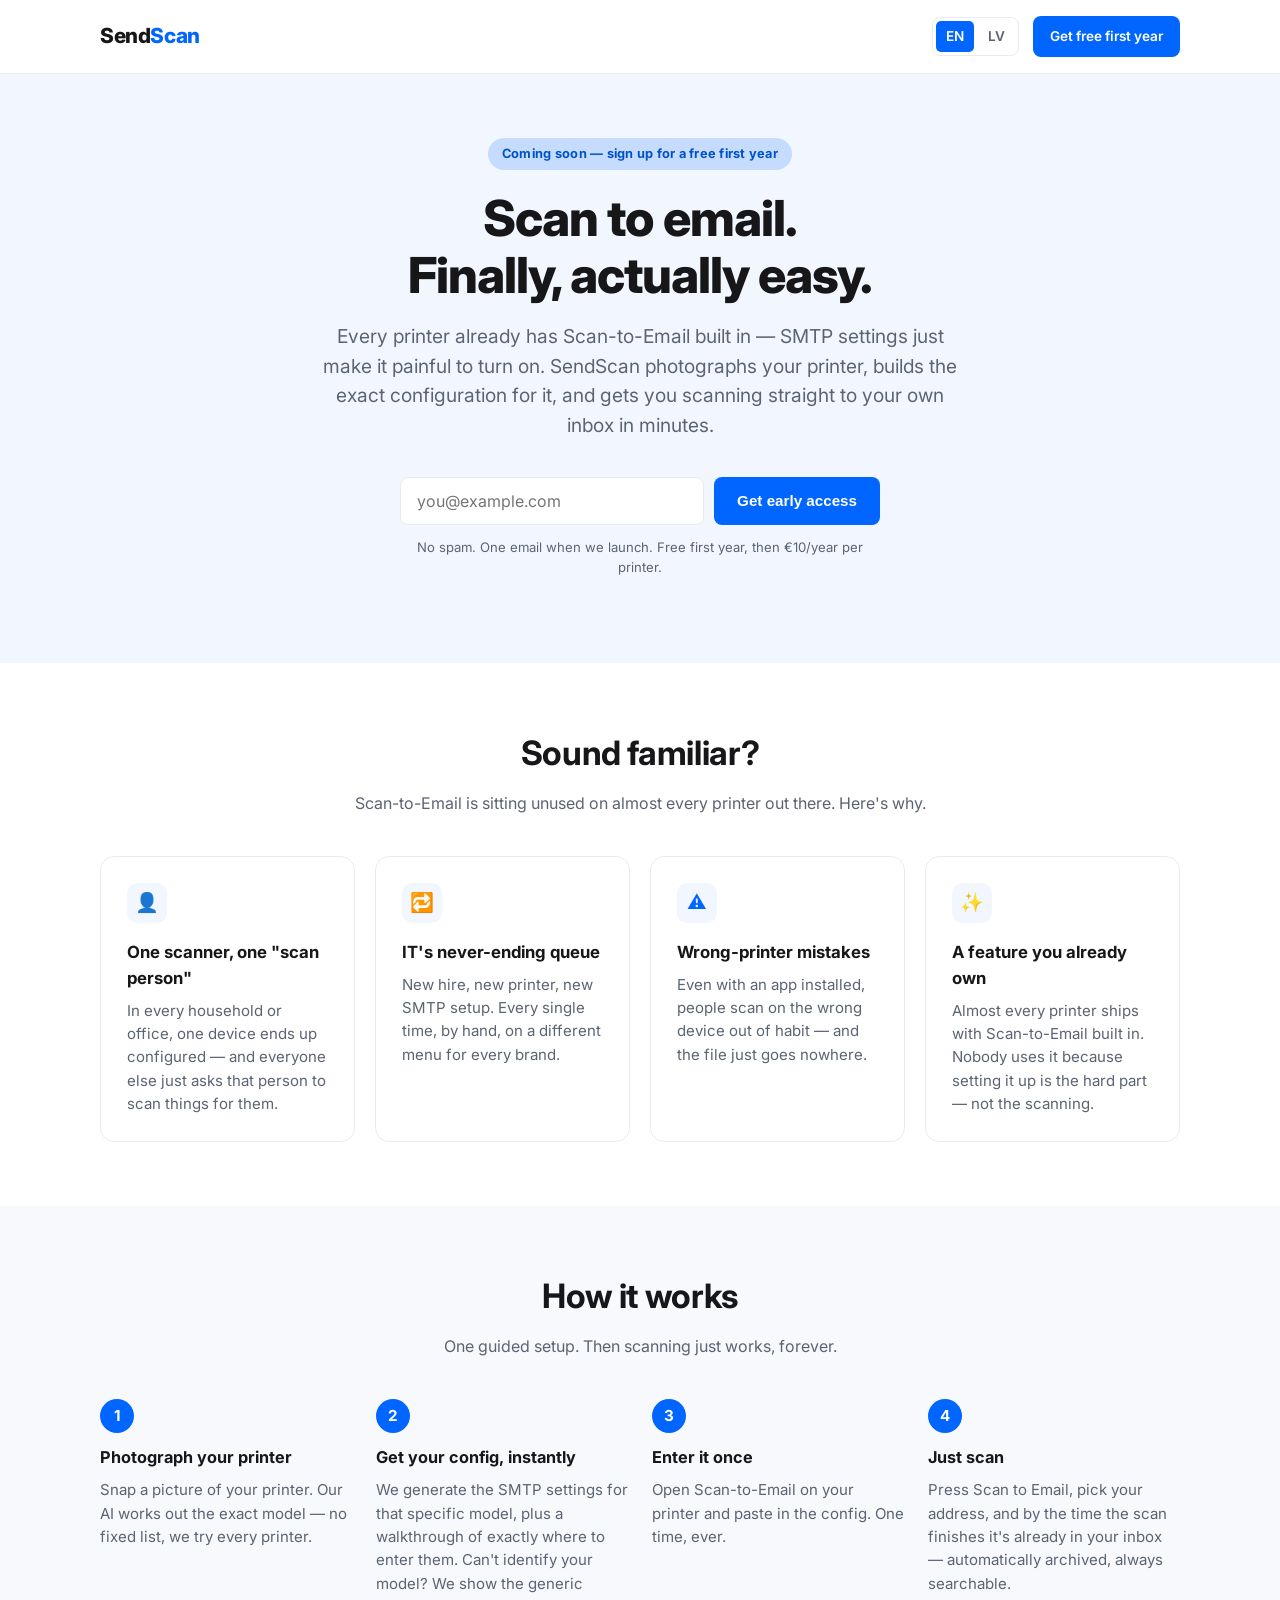
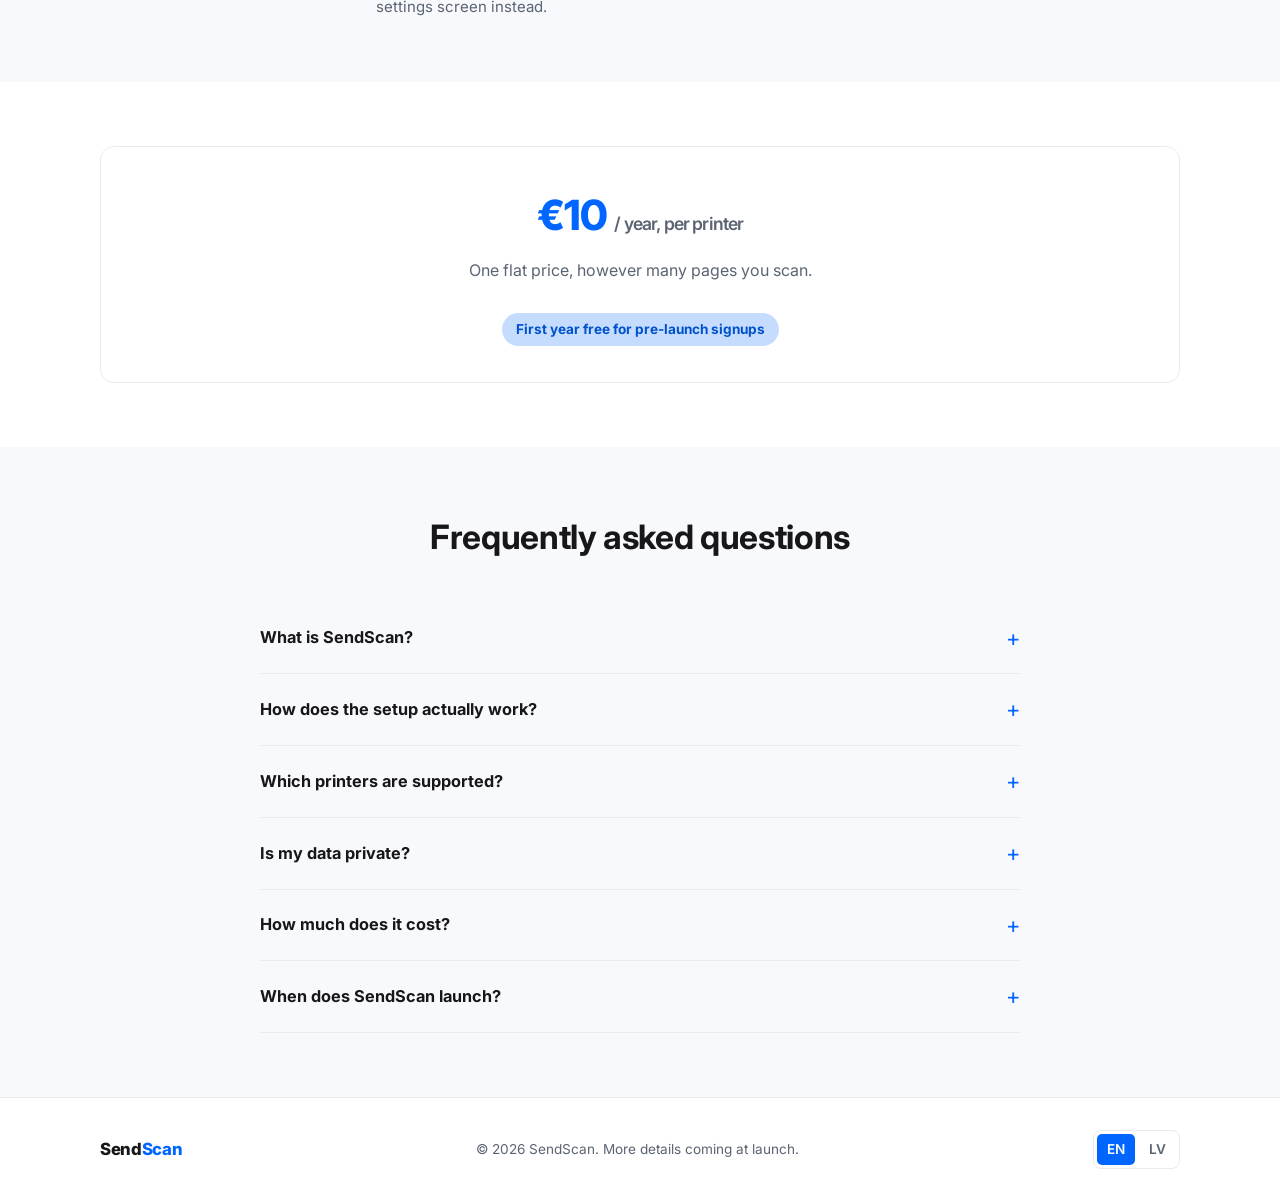
==== site/index.html @ 98dc3624 "Initial commit: SendScan planning docs and coming-soon landing page Adds problem/solution notes, lan" ====
<!DOCTYPE html>
<html lang="en">
<head>
<meta charset="UTF-8">
<meta name="viewport" content="width=device-width, initial-scale=1">
<title>SendScan | Scan-to-Email Setup, Finally Made Simple</title>
<meta name="description" content="SendScan turns your printer's built-in scanner into a real scan-to-email tool. Photograph your printer, get a ready-made SMTP config, set it up once — every scan lands in your own inbox automatically.">
<link rel="canonical" href="https://sendscan.me/">
<link rel="alternate" hreflang="en" href="https://sendscan.me/">
<link rel="alternate" hreflang="lv" href="https://sendscan.me/lv/">
<link rel="alternate" hreflang="x-default" href="https://sendscan.me/">

<meta property="og:type" content="website">
<meta property="og:site_name" content="SendScan">
<meta property="og:title" content="SendScan | Scan-to-Email Setup, Finally Made Simple">
<meta property="og:description" content="Photograph your printer, get a ready-made scan-to-email config, set it up once. Every scan lands in your own inbox automatically — first year free for early signups.">
<meta property="og:url" content="https://sendscan.me/">
<meta property="og:locale" content="en_US">
<meta property="og:locale:alternate" content="lv_LV">
<meta name="twitter:card" content="summary">
<meta name="twitter:title" content="SendScan | Scan-to-Email Setup, Finally Made Simple">
<meta name="twitter:description" content="Photograph your printer, get a ready-made scan-to-email config, set it up once. Every scan lands in your own inbox automatically.">

<link rel="icon" href="favicon.svg" type="image/svg+xml">
<link rel="preconnect" href="https://fonts.googleapis.com">
<link rel="preconnect" href="https://fonts.gstatic.com" crossorigin>
<link href="https://fonts.googleapis.com/css2?family=Inter:wght@400;600;700;800&display=swap" rel="stylesheet">
<link rel="stylesheet" href="assets/styles.css">

<script type="application/ld+json">
{
  "@context": "https://schema.org",
  "@type": "Organization",
  "name": "SendScan",
  "url": "https://sendscan.me/",
  "logo": "https://sendscan.me/favicon.svg",
  "description": "SendScan generates ready-to-use scan-to-email (SMTP) configuration for any printer from a single photo, with automatic per-printer scan history."
}
</script>
<script type="application/ld+json">
{
  "@context": "https://schema.org",
  "@type": "FAQPage",
  "mainEntity": [
    {
      "@type": "Question",
      "name": "What is SendScan?",
      "acceptedAnswer": {
        "@type": "Answer",
        "text": "SendScan is a service that generates ready-to-use Scan-to-Email (SMTP) settings for your printer from a single photo, so you can set it up once and start scanning straight to your inbox — no IT knowledge required."
      }
    },
    {
      "@type": "Question",
      "name": "How does the setup actually work?",
      "acceptedAnswer": {
        "@type": "Answer",
        "text": "You photograph your printer, our AI identifies the model and produces the exact SMTP configuration and instructions for that device. You enter it once in your printer's Scan-to-Email menu and it works from then on. If we can't confidently identify your exact model, we show you the generic SMTP settings screen so you can enter it manually."
      }
    },
    {
      "@type": "Question",
      "name": "Which printers are supported?",
      "acceptedAnswer": {
        "@type": "Answer",
        "text": "We aim to support any printer, not a fixed list. Our AI is designed to identify the make and model from a photo generally, with a manual fallback for anything it can't recognize confidently."
      }
    },
    {
      "@type": "Question",
      "name": "Is my data private?",
      "acceptedAnswer": {
        "@type": "Answer",
        "text": "Yes. Each printer gets its own dedicated address and mailbox, and your scans are only ever accessible to your account."
      }
    },
    {
      "@type": "Question",
      "name": "How much does it cost?",
      "acceptedAnswer": {
        "@type": "Answer",
        "text": "SendScan costs 10 euro per year, per printer or scanner. Anyone who signs up before launch gets their first year free."
      }
    },
    {
      "@type": "Question",
      "name": "When does SendScan launch?",
      "acceptedAnswer": {
        "@type": "Answer",
        "text": "We're in final preparation. Signing up on the site reserves a free first year and triggers an email the moment SendScan launches."
      }
    }
  ]
}
</script>
</head>
<body>

<header class="site-header">
  <div class="wrap">
    <a href="index.html" class="logo">Send<span class="dot">Scan</span></a>
    <div class="header-actions">
      <nav class="lang-switch" aria-label="Language">
        <a href="index.html" aria-current="true" lang="en" hreflang="en">EN</a>
        <a href="lv/index.html" lang="lv" hreflang="lv">LV</a>
      </nav>
      <a href="#signup" class="btn btn-primary btn-sm">Get free first year</a>
    </div>
  </div>
</header>

<main>

  <section class="hero">
    <div class="wrap">
      <span class="eyebrow">Coming soon — sign up for a free first year</span>
      <h1>Scan to email.<br>Finally, actually easy.</h1>
      <p class="lede">Every printer already has Scan-to-Email built in — SMTP settings just make it painful to turn on. SendScan photographs your printer, builds the exact configuration for it, and gets you scanning straight to your own inbox in minutes.</p>

      <div class="signup-form" data-signup-form id="signup">
        <form>
          <div class="row">
            <label for="email" class="sr-only" style="position:absolute;left:-9999px;">Email address</label>
            <input type="email" id="email" name="email" placeholder="you@example.com" required autocomplete="email">
            <button type="submit" class="btn btn-primary">Get early access</button>
          </div>
        </form>
        <div class="form-success" role="status">You're on the list! We'll email you the moment SendScan launches — with your free first year already applied.</div>
        <p class="form-note">No spam. One email when we launch. Free first year, then €10/year per printer.</p>
      </div>
    </div>
  </section>

  <section>
    <div class="wrap">
      <div class="section-head">
        <h2>Sound familiar?</h2>
        <p>Scan-to-Email is sitting unused on almost every printer out there. Here's why.</p>
      </div>
      <div class="card-grid">
        <div class="card">
          <div class="icon">👤</div>
          <h3>One scanner, one "scan person"</h3>
          <p>In every household or office, one device ends up configured — and everyone else just asks that person to scan things for them.</p>
        </div>
        <div class="card">
          <div class="icon">🔁</div>
          <h3>IT's never-ending queue</h3>
          <p>New hire, new printer, new SMTP setup. Every single time, by hand, on a different menu for every brand.</p>
        </div>
        <div class="card">
          <div class="icon">⚠️</div>
          <h3>Wrong-printer mistakes</h3>
          <p>Even with an app installed, people scan on the wrong device out of habit — and the file just goes nowhere.</p>
        </div>
        <div class="card">
          <div class="icon">✨</div>
          <h3>A feature you already own</h3>
          <p>Almost every printer ships with Scan-to-Email built in. Nobody uses it because setting it up is the hard part — not the scanning.</p>
        </div>
      </div>
    </div>
  </section>

  <section class="section-alt">
    <div class="wrap">
      <div class="section-head">
        <h2>How it works</h2>
        <p>One guided setup. Then scanning just works, forever.</p>
      </div>
      <ol class="steps">
        <li>
          <h3>Photograph your printer</h3>
          <p>Snap a picture of your printer. Our AI works out the exact model — no fixed list, we try every printer.</p>
        </li>
        <li>
          <h3>Get your config, instantly</h3>
          <p>We generate the SMTP settings for that specific model, plus a walkthrough of exactly where to enter them. Can't identify your model? We show the generic settings screen instead.</p>
        </li>
        <li>
          <h3>Enter it once</h3>
          <p>Open Scan-to-Email on your printer and paste in the config. One time, ever.</p>
        </li>
        <li>
          <h3>Just scan</h3>
          <p>Press Scan to Email, pick your address, and by the time the scan finishes it's already in your inbox — automatically archived, always searchable.</p>
        </li>
      </ol>
    </div>
  </section>

  <section>
    <div class="wrap">
      <div class="pricing-banner">
        <div class="price-figure">€10 <span>/ year, per printer</span></div>
        <p style="color:var(--color-text-muted); margin-top:10px;">One flat price, however many pages you scan.</p>
        <span class="badge">First year free for pre-launch signups</span>
      </div>
    </div>
  </section>

  <section class="section-alt">
    <div class="wrap">
      <div class="section-head">
        <h2>Frequently asked questions</h2>
      </div>
      <div class="faq">
        <details>
          <summary>What is SendScan?</summary>
          <p>SendScan is a service that generates ready-to-use Scan-to-Email (SMTP) settings for your printer from a single photo, so you can set it up once and start scanning straight to your inbox — no IT knowledge required.</p>
        </details>
        <details>
          <summary>How does the setup actually work?</summary>
          <p>You photograph your printer, our AI identifies the model and produces the exact SMTP configuration and instructions for that device. You enter it once in your printer's Scan-to-Email menu and it works from then on. If we can't confidently identify your exact model, we show you the generic SMTP settings screen so you can enter it manually.</p>
        </details>
        <details>
          <summary>Which printers are supported?</summary>
          <p>We aim to support any printer, not a fixed list. Our AI is designed to identify the make and model from a photo generally, with a manual fallback for anything it can't recognize confidently.</p>
        </details>
        <details>
          <summary>Is my data private?</summary>
          <p>Yes. Each printer gets its own dedicated address and mailbox, and your scans are only ever accessible to your account.</p>
        </details>
        <details>
          <summary>How much does it cost?</summary>
          <p>SendScan costs €10 per year, per printer or scanner. Anyone who signs up before launch gets their first year free.</p>
        </details>
        <details>
          <summary>When does SendScan launch?</summary>
          <p>We're in final preparation. Signing up above reserves your free first year and triggers an email the moment SendScan launches.</p>
        </details>
      </div>
    </div>
  </section>

</main>

<footer class="site-footer">
  <div class="wrap">
    <a href="index.html" class="logo" style="font-size:1.05rem;">Send<span class="dot">Scan</span></a>
    <p>&copy; 2026 SendScan. More details coming at launch.</p>
    <nav class="lang-switch" aria-label="Language">
      <a href="index.html" aria-current="true" lang="en" hreflang="en">EN</a>
      <a href="lv/index.html" lang="lv" hreflang="lv">LV</a>
    </nav>
  </div>
</footer>

<script src="assets/script.js"></script>
</body>
</html>
---- site/assets/styles.css ----
/* SendScan — shared styles for EN + LV pages */

:root {
  --color-primary: #0066ff;
  --color-primary-hover: #0052cc;
  --color-primary-tint: #f2f7ff;
  --color-primary-tint-2: #c5dcff;
  --color-text: #171719;
  --color-text-muted: #5b6472;
  --color-bg: #ffffff;
  --color-bg-alt: #f7f9fc;
  --color-border: #ebebeb;
  --color-success-bg: #f0fdf4;
  --color-success-text: #166534;
  --radius: 8px;
  --radius-lg: 14px;
  --font-family: 'Inter', -apple-system, BlinkMacSystemFont, 'Segoe UI', Roboto, sans-serif;
  --max-width: 1120px;
}

@media (prefers-color-scheme: dark) {
  :root {
    --color-primary: #4d8dff;
    --color-primary-hover: #6ea1ff;
    --color-primary-tint: #10192b;
    --color-primary-tint-2: #16233d;
    --color-text: #f2f4f7;
    --color-text-muted: #a6adb8;
    --color-bg: #0b0e14;
    --color-bg-alt: #11151d;
    --color-border: #23283333;
    --color-success-bg: #0f2a1a;
    --color-success-text: #4ade80;
  }
}

* { box-sizing: border-box; }

html { scroll-behavior: auto; }

body {
  margin: 0;
  font-family: var(--font-family);
  color: var(--color-text);
  background: var(--color-bg);
  line-height: 1.55;
  -webkit-font-smoothing: antialiased;
}

img, svg { max-width: 100%; display: block; }

a { color: var(--color-primary); text-decoration: none; }
a:hover { text-decoration: underline; }

.wrap {
  max-width: var(--max-width);
  margin: 0 auto;
  padding: 0 20px;
}

/* Header */
.site-header {
  border-bottom: 1px solid var(--color-border);
  position: sticky;
  top: 0;
  background: var(--color-bg);
  z-index: 10;
}
.site-header .wrap {
  display: flex;
  align-items: center;
  justify-content: space-between;
  gap: 16px;
  padding-top: 16px;
  padding-bottom: 16px;
  flex-wrap: wrap;
}
.logo {
  font-weight: 800;
  font-size: 1.3rem;
  color: var(--color-text);
  letter-spacing: -0.02em;
}
.logo:hover { text-decoration: none; }
.logo .dot { color: var(--color-primary); }

.header-actions {
  display: flex;
  align-items: center;
  gap: 14px;
}

.lang-switch {
  display: flex;
  gap: 4px;
  border: 1px solid var(--color-border);
  border-radius: var(--radius);
  padding: 3px;
}
.lang-switch a {
  padding: 5px 10px;
  border-radius: calc(var(--radius) - 3px);
  font-size: 0.85rem;
  font-weight: 600;
  color: var(--color-text-muted);
}
.lang-switch a:hover { text-decoration: none; background: var(--color-bg-alt); }
.lang-switch a[aria-current="true"] {
  background: var(--color-primary);
  color: #fff;
}

/* Buttons */
.btn {
  display: inline-flex;
  align-items: center;
  justify-content: center;
  gap: 8px;
  padding: 12px 22px;
  border-radius: var(--radius);
  font-weight: 600;
  font-size: 0.95rem;
  border: 1px solid transparent;
  cursor: pointer;
  white-space: nowrap;
}
.btn:hover { text-decoration: none; }
.btn-primary {
  background: var(--color-primary);
  color: #fff;
}
.btn-primary:hover { background: var(--color-primary-hover); }
.btn-outline {
  background: transparent;
  border-color: var(--color-primary);
  color: var(--color-primary);
}
.btn-outline:hover { background: var(--color-primary-tint); }
.btn-sm { padding: 9px 16px; font-size: 0.85rem; }

/* Hero */
.hero {
  background: var(--color-primary-tint);
  padding: 64px 0 72px;
}
.hero .wrap { text-align: center; }
.eyebrow {
  display: inline-block;
  background: var(--color-primary-tint-2);
  color: var(--color-primary-hover);
  font-weight: 700;
  font-size: 0.8rem;
  letter-spacing: 0.02em;
  padding: 6px 14px;
  border-radius: 999px;
  margin-bottom: 20px;
}
.hero h1 {
  font-size: clamp(1.9rem, 5vw, 3.1rem);
  line-height: 1.15;
  letter-spacing: -0.02em;
  margin: 0 0 18px;
  font-weight: 800;
}
.hero .lede {
  font-size: clamp(1rem, 2vw, 1.2rem);
  color: var(--color-text-muted);
  max-width: 640px;
  margin: 0 auto 36px;
}

/* Signup form */
.signup-form {
  max-width: 480px;
  margin: 0 auto;
}
.signup-form .row {
  display: flex;
  gap: 10px;
  flex-wrap: wrap;
}
.signup-form input[type="email"] {
  flex: 1 1 240px;
  padding: 13px 16px;
  border-radius: var(--radius);
  border: 1px solid var(--color-border);
  font-size: 1rem;
  font-family: inherit;
  background: var(--color-bg);
  color: var(--color-text);
}
.signup-form input[type="email"]:focus {
  outline: 2px solid var(--color-primary);
  outline-offset: 1px;
}
.signup-form .btn { flex: 0 0 auto; }
.form-note {
  font-size: 0.82rem;
  color: var(--color-text-muted);
  margin-top: 12px;
}
.form-success {
  display: none;
  background: var(--color-success-bg);
  color: var(--color-success-text);
  border-radius: var(--radius);
  padding: 16px 18px;
  font-weight: 600;
  font-size: 0.95rem;
}
.signup-form.is-submitted form { display: none; }
.signup-form.is-submitted .form-success { display: block; }

/* Sections */
section { padding: 64px 0; }
.section-head {
  text-align: center;
  max-width: 640px;
  margin: 0 auto 40px;
}
.section-head h2 {
  font-size: clamp(1.5rem, 3vw, 2.1rem);
  margin: 0 0 12px;
  letter-spacing: -0.01em;
}
.section-head p { color: var(--color-text-muted); margin: 0; }

/* Problem cards */
.card-grid {
  display: grid;
  grid-template-columns: repeat(auto-fit, minmax(240px, 1fr));
  gap: 20px;
}
.card {
  border: 1px solid var(--color-border);
  border-radius: var(--radius-lg);
  padding: 26px;
  background: var(--color-bg);
}
.card .icon {
  width: 40px;
  height: 40px;
  border-radius: 10px;
  background: var(--color-primary-tint);
  color: var(--color-primary);
  display: flex;
  align-items: center;
  justify-content: center;
  font-size: 1.2rem;
  margin-bottom: 16px;
}
.card h3 { margin: 0 0 8px; font-size: 1.05rem; }
.card p { margin: 0; color: var(--color-text-muted); font-size: 0.94rem; }

/* How it works */
.steps {
  list-style: none;
  margin: 0;
  padding: 0;
  display: grid;
  grid-template-columns: repeat(auto-fit, minmax(220px, 1fr));
  gap: 24px;
  counter-reset: step;
}
.steps li {
  counter-increment: step;
  position: relative;
  padding-top: 46px;
}
.steps li::before {
  content: counter(step);
  position: absolute;
  top: 0;
  left: 0;
  width: 34px;
  height: 34px;
  border-radius: 50%;
  background: var(--color-primary);
  color: #fff;
  font-weight: 700;
  display: flex;
  align-items: center;
  justify-content: center;
  font-size: 0.95rem;
}
.steps h3 { margin: 0 0 8px; font-size: 1.02rem; }
.steps p { margin: 0; color: var(--color-text-muted); font-size: 0.94rem; }

.section-alt { background: var(--color-bg-alt); }

/* Pricing banner */
.pricing-banner {
  border: 1px solid var(--color-border);
  border-radius: var(--radius-lg);
  padding: 36px;
  text-align: center;
  background: var(--color-bg);
}
.price-figure {
  font-size: 2.6rem;
  font-weight: 800;
  color: var(--color-primary);
  letter-spacing: -0.02em;
}
.price-figure span { font-size: 1.1rem; font-weight: 600; color: var(--color-text-muted); }
.pricing-banner .badge {
  display: inline-block;
  margin-top: 14px;
  background: var(--color-primary-tint-2);
  color: var(--color-primary-hover);
  font-weight: 700;
  font-size: 0.85rem;
  padding: 6px 14px;
  border-radius: 999px;
}

/* FAQ */
.faq { max-width: 760px; margin: 0 auto; }
.faq details {
  border-bottom: 1px solid var(--color-border);
  padding: 18px 0;
}
.faq summary {
  cursor: pointer;
  font-weight: 700;
  font-size: 1.02rem;
  list-style: none;
  display: flex;
  align-items: center;
  justify-content: space-between;
  gap: 12px;
}
.faq summary::-webkit-details-marker { display: none; }
.faq summary::after {
  content: '+';
  font-size: 1.4rem;
  color: var(--color-primary);
  flex-shrink: 0;
  font-weight: 400;
}
.faq details[open] summary::after { content: '\2212'; }
.faq p {
  margin: 12px 0 0;
  color: var(--color-text-muted);
}

/* Footer */
.site-footer {
  border-top: 1px solid var(--color-border);
  padding: 32px 0;
}
.site-footer .wrap {
  display: flex;
  align-items: center;
  justify-content: space-between;
  gap: 16px;
  flex-wrap: wrap;
}
.site-footer p {
  margin: 0;
  color: var(--color-text-muted);
  font-size: 0.85rem;
}

@media (max-width: 560px) {
  .site-header .wrap { justify-content: center; text-align: center; }
  .header-actions { width: 100%; justify-content: center; }
  .signup-form .row { flex-direction: column; }
  .signup-form .btn { width: 100%; }
}
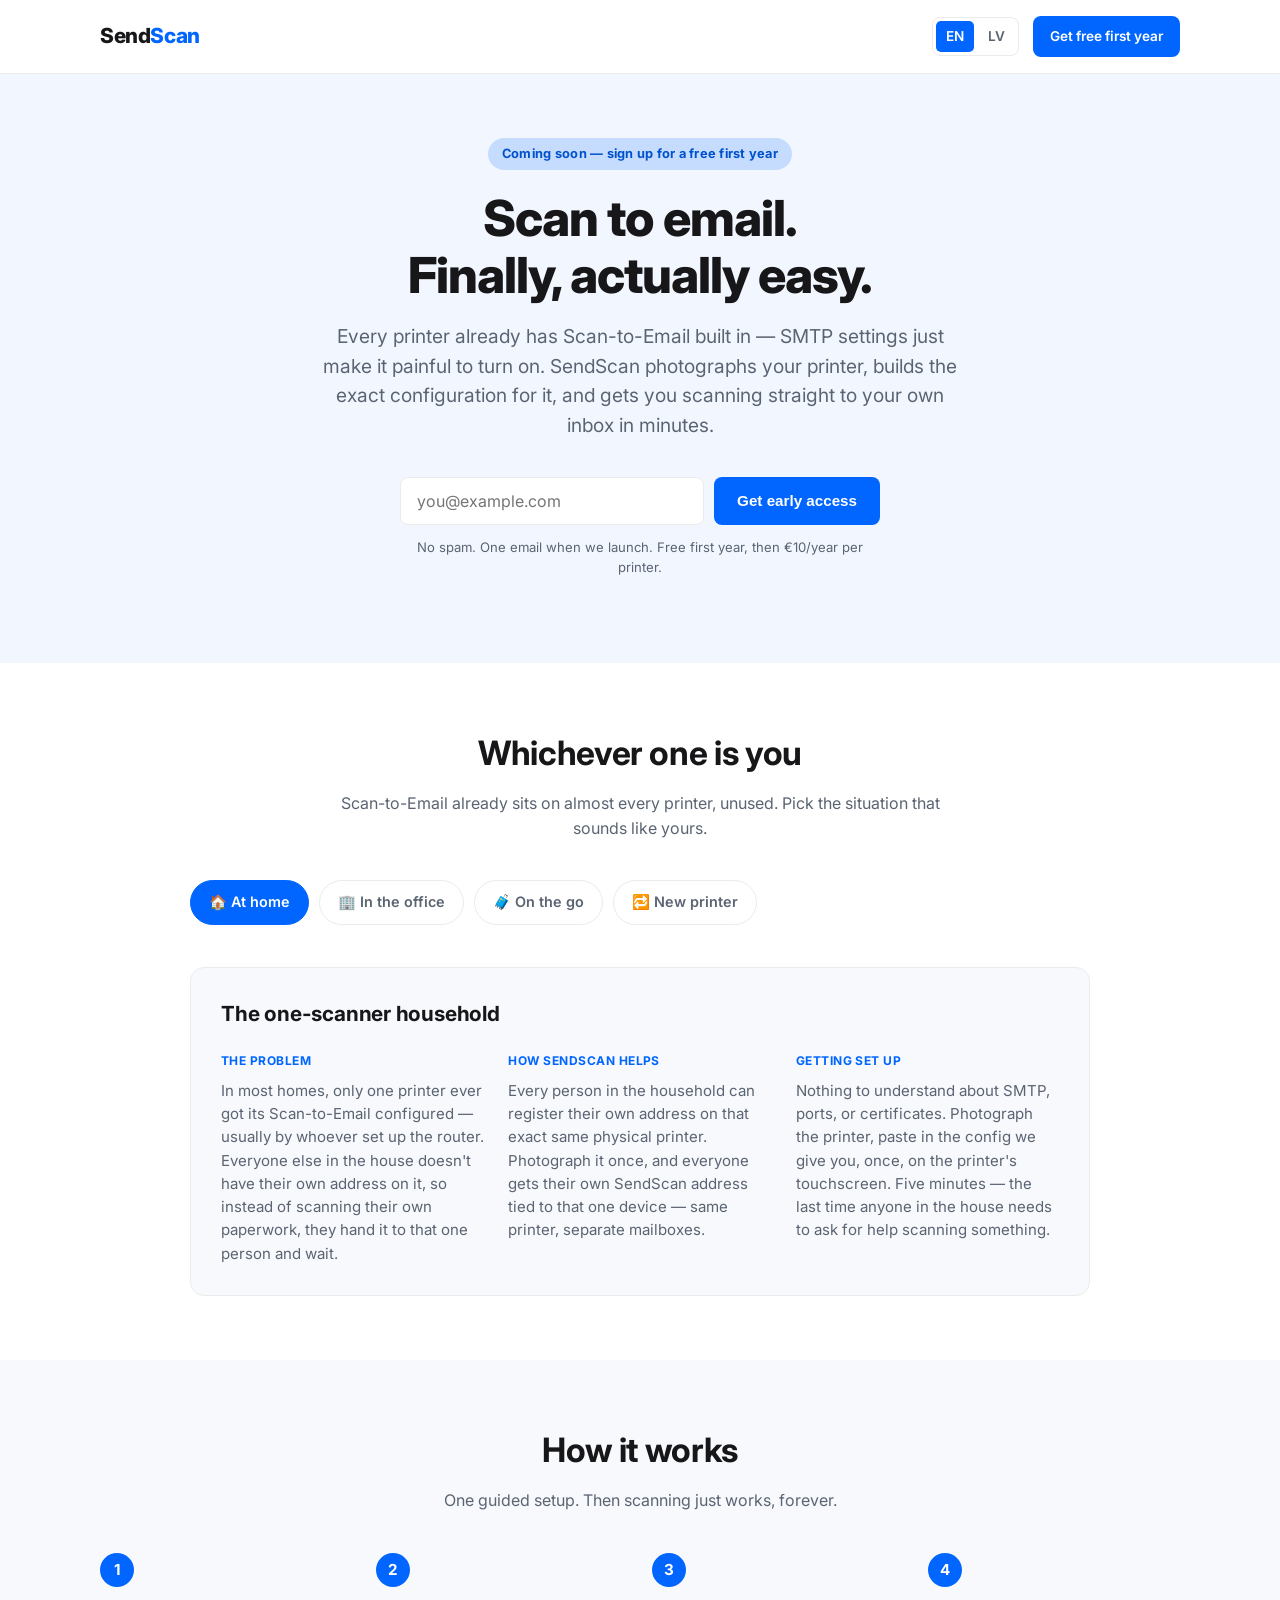
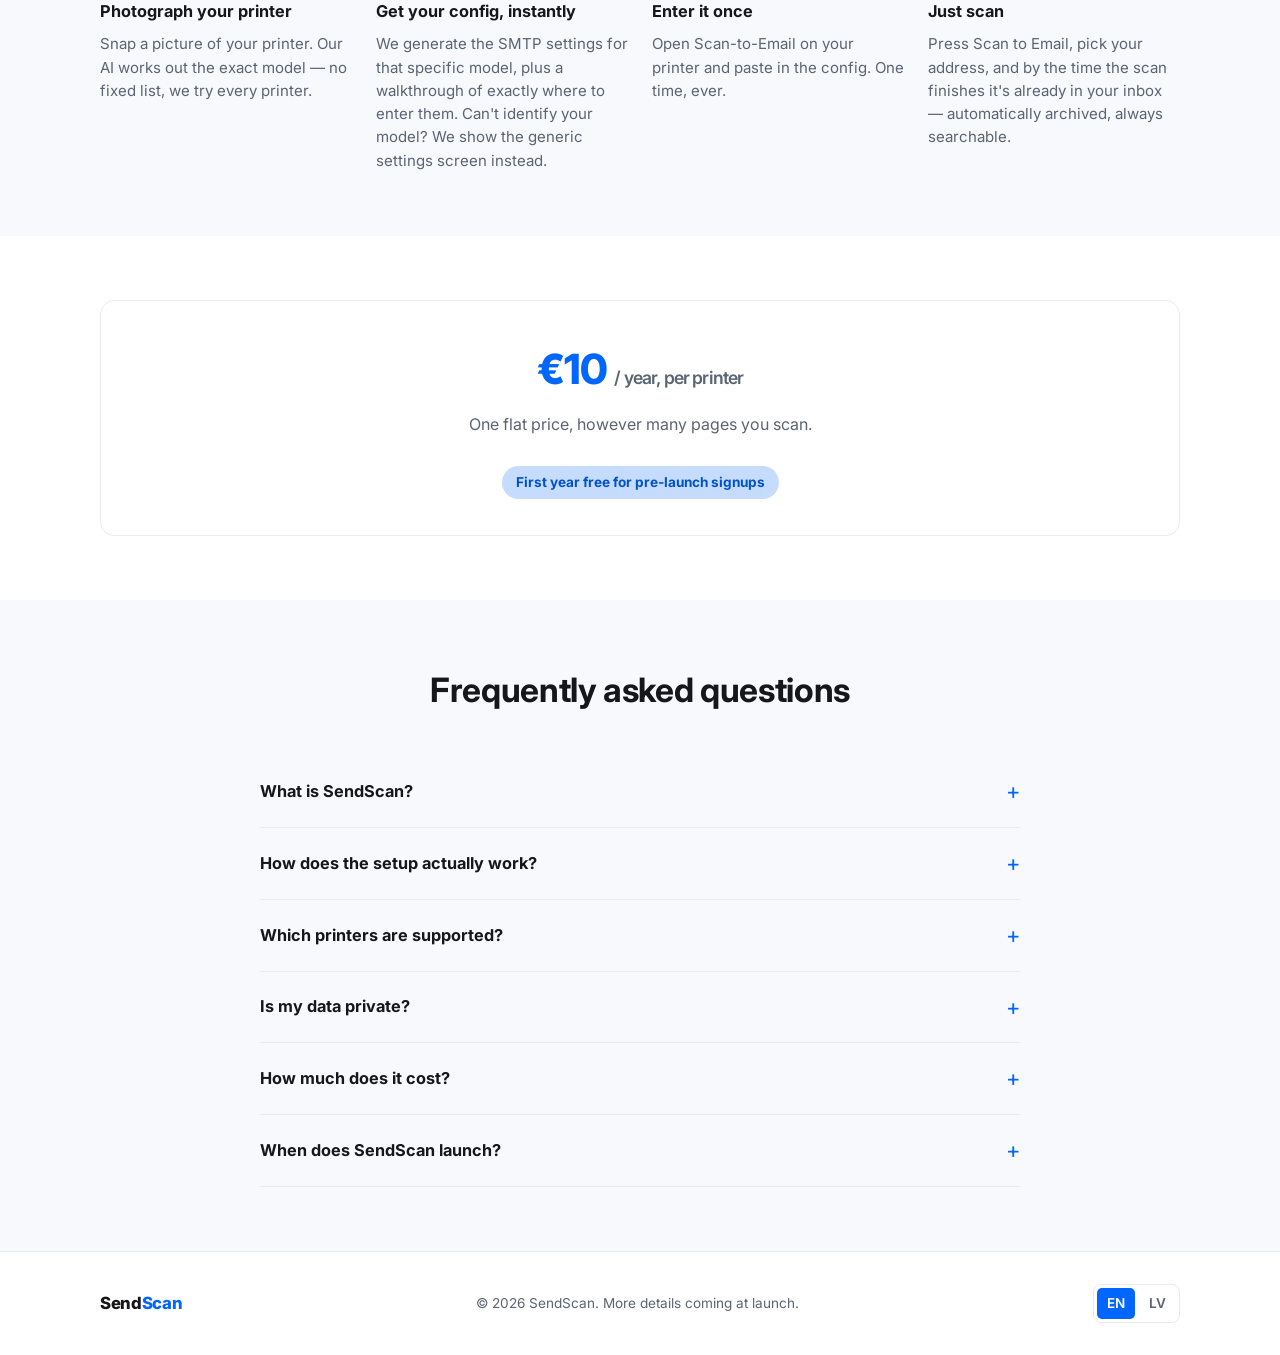
==== commit caba1610: "Replace shallow problem cards with detailed use-case tabs Adds a CSS-only (radio-button driven) tabb" ====
--- a/site/index.html
+++ b/site/index.html
@@ -134,29 +134,90 @@
   <section>
     <div class="wrap">
       <div class="section-head">
-        <h2>Sound familiar?</h2>
-        <p>Scan-to-Email is sitting unused on almost every printer out there. Here's why.</p>
-      </div>
-      <div class="card-grid">
-        <div class="card">
-          <div class="icon">👤</div>
-          <h3>One scanner, one "scan person"</h3>
-          <p>In every household or office, one device ends up configured — and everyone else just asks that person to scan things for them.</p>
+        <h2>Whichever one is you</h2>
+        <p>Scan-to-Email already sits on almost every printer, unused. Pick the situation that sounds like yours.</p>
+      </div>
+
+      <div class="usecases">
+        <input type="radio" name="usecase" id="uc-home" class="tab-input" checked>
+        <label class="tab" for="uc-home">🏠 At home</label>
+        <input type="radio" name="usecase" id="uc-office" class="tab-input">
+        <label class="tab" for="uc-office">🏢 In the office</label>
+        <input type="radio" name="usecase" id="uc-guest" class="tab-input">
+        <label class="tab" for="uc-guest">🧳 On the go</label>
+        <input type="radio" name="usecase" id="uc-swap" class="tab-input">
+        <label class="tab" for="uc-swap">🔁 New printer</label>
+
+        <div class="panel" id="panel-home">
+          <h3 class="panel-title">The one-scanner household</h3>
+          <div class="panel-grid">
+            <div class="panel-block">
+              <span class="panel-label">The problem</span>
+              <p>In most homes, only one printer ever got its Scan-to-Email configured — usually by whoever set up the router. Everyone else in the house doesn't have their own address on it, so instead of scanning their own paperwork, they hand it to that one person and wait.</p>
+            </div>
+            <div class="panel-block">
+              <span class="panel-label">How SendScan helps</span>
+              <p>Every person in the household can register their own address on that exact same physical printer. Photograph it once, and everyone gets their own SendScan address tied to that one device — same printer, separate mailboxes.</p>
+            </div>
+            <div class="panel-block">
+              <span class="panel-label">Getting set up</span>
+              <p>Nothing to understand about SMTP, ports, or certificates. Photograph the printer, paste in the config we give you, once, on the printer's touchscreen. Five minutes — the last time anyone in the house needs to ask for help scanning something.</p>
+            </div>
+          </div>
         </div>
-        <div class="card">
-          <div class="icon">🔁</div>
-          <h3>IT's never-ending queue</h3>
-          <p>New hire, new printer, new SMTP setup. Every single time, by hand, on a different menu for every brand.</p>
+
+        <div class="panel" id="panel-office">
+          <h3 class="panel-title">IT's never-ending scanner queue</h3>
+          <div class="panel-grid">
+            <div class="panel-block">
+              <span class="panel-label">The problem</span>
+              <p>Office admins redo the same manual SMTP setup for every printer, every new hire, and every brand — Canon, HP, Epson, Brother all have different menus, so there's no single how-to that covers the whole fleet.</p>
+            </div>
+            <div class="panel-block">
+              <span class="panel-label">How SendScan helps</span>
+              <p>SendScan identifies each printer's brand and model from a photo and hands back the exact configuration and walkthrough for that specific device, so nobody's reverse-engineering a different menu every time. Multiple printers, one consistent process.</p>
+            </div>
+            <div class="panel-block">
+              <span class="panel-label">Getting set up</span>
+              <p>One photo per printer, one config, one five-minute visit to each device — done once, not repeated for every new employee. New hires just get told their address; nobody touches the printer again.</p>
+            </div>
+          </div>
         </div>
-        <div class="card">
-          <div class="icon">⚠️</div>
-          <h3>Wrong-printer mistakes</h3>
-          <p>Even with an app installed, people scan on the wrong device out of habit — and the file just goes nowhere.</p>
+
+        <div class="panel" id="panel-guest">
+          <h3 class="panel-title">The guest who can't scan</h3>
+          <div class="panel-grid">
+            <div class="panel-block">
+              <span class="panel-label">The problem</span>
+              <p>Visiting a client's office, a co-working space, or a shared library, Scan-to-Email is set up for the regular staff only — a guest can't add themselves, so they end up taking a phone photo of a contract or an ID instead.</p>
+            </div>
+            <div class="panel-block">
+              <span class="panel-label">How SendScan helps</span>
+              <p>Anyone can register their own SendScan address for any printer they have physical access to, on the spot — it doesn't require an admin adding you to that organization's internal address book.</p>
+            </div>
+            <div class="panel-block">
+              <span class="panel-label">Getting set up</span>
+              <p>Same one-photo flow as anywhere else. You don't need to be "the IT person" or have special access — you need the printer's touchscreen and two minutes.</p>
+            </div>
+          </div>
         </div>
-        <div class="card">
-          <div class="icon">✨</div>
-          <h3>A feature you already own</h3>
-          <p>Almost every printer ships with Scan-to-Email built in. Nobody uses it because setting it up is the hard part — not the scanning.</p>
+
+        <div class="panel" id="panel-swap">
+          <h3 class="panel-title">Starting over from zero</h3>
+          <div class="panel-grid">
+            <div class="panel-block">
+              <span class="panel-label">The problem</span>
+              <p>A printer breaks or gets swapped for a newer model, and with it goes every SMTP setting that used to work. Nobody remembers the exact values, so scanning stays broken until someone finds the time to redo it.</p>
+            </div>
+            <div class="panel-block">
+              <span class="panel-label">How SendScan helps</span>
+              <p>Just photograph the new printer. SendScan doesn't care that the old one is gone — it generates a fresh configuration for whatever model replaced it, and your existing scan history keeps going, unaffected by the hardware swap underneath it.</p>
+            </div>
+            <div class="panel-block">
+              <span class="panel-label">Getting set up</span>
+              <p>Exactly the same five-minute process as the first time — nothing to remember from before, nothing to migrate by hand.</p>
+            </div>
+          </div>
         </div>
       </div>
     </div>
--- a/site/assets/styles.css
+++ b/site/assets/styles.css
@@ -225,32 +225,83 @@
 }
 .section-head p { color: var(--color-text-muted); margin: 0; }
 
-/* Problem cards */
-.card-grid {
-  display: grid;
-  grid-template-columns: repeat(auto-fit, minmax(240px, 1fr));
-  gap: 20px;
-}
-.card {
+/* Use-case tabs (radio-button driven, no JS required) */
+.usecases {
+  display: flex;
+  flex-wrap: wrap;
+  gap: 10px;
+  max-width: 900px;
+  margin: 0 auto;
+}
+.usecases .tab-input {
+  position: absolute;
+  width: 1px;
+  height: 1px;
+  opacity: 0;
+  overflow: hidden;
+}
+.usecases .tab {
+  order: 1;
+  cursor: pointer;
+  padding: 10px 18px;
+  border-radius: 999px;
+  border: 1px solid var(--color-border);
+  font-weight: 600;
+  font-size: 0.9rem;
+  color: var(--color-text-muted);
+  background: var(--color-bg);
+  user-select: none;
+}
+.usecases .tab-input:checked + .tab {
+  background: var(--color-primary);
+  border-color: var(--color-primary);
+  color: #fff;
+}
+.usecases .tab-input:focus-visible + .tab {
+  outline: 2px solid var(--color-primary);
+  outline-offset: 2px;
+}
+.usecases .panel {
+  order: 2;
+  flex-basis: 100%;
+  display: none;
+  margin-top: 32px;
+  padding: 30px;
   border: 1px solid var(--color-border);
   border-radius: var(--radius-lg);
-  padding: 26px;
-  background: var(--color-bg);
-}
-.card .icon {
-  width: 40px;
-  height: 40px;
-  border-radius: 10px;
-  background: var(--color-primary-tint);
+  background: var(--color-bg-alt);
+  text-align: left;
+}
+#uc-home:checked ~ #panel-home,
+#uc-office:checked ~ #panel-office,
+#uc-guest:checked ~ #panel-guest,
+#uc-swap:checked ~ #panel-swap {
+  display: block;
+}
+.panel-title {
+  margin: 0 0 22px;
+  font-size: 1.3rem;
+  letter-spacing: -0.01em;
+}
+.panel-grid {
+  display: grid;
+  grid-template-columns: repeat(auto-fit, minmax(200px, 1fr));
+  gap: 24px;
+}
+.panel-label {
+  display: block;
+  font-size: 0.75rem;
+  font-weight: 700;
+  letter-spacing: 0.04em;
+  text-transform: uppercase;
   color: var(--color-primary);
-  display: flex;
-  align-items: center;
-  justify-content: center;
-  font-size: 1.2rem;
-  margin-bottom: 16px;
-}
-.card h3 { margin: 0 0 8px; font-size: 1.05rem; }
-.card p { margin: 0; color: var(--color-text-muted); font-size: 0.94rem; }
+  margin-bottom: 8px;
+}
+.panel-block p {
+  margin: 0;
+  color: var(--color-text-muted);
+  font-size: 0.94rem;
+}
 
 /* How it works */
 .steps {
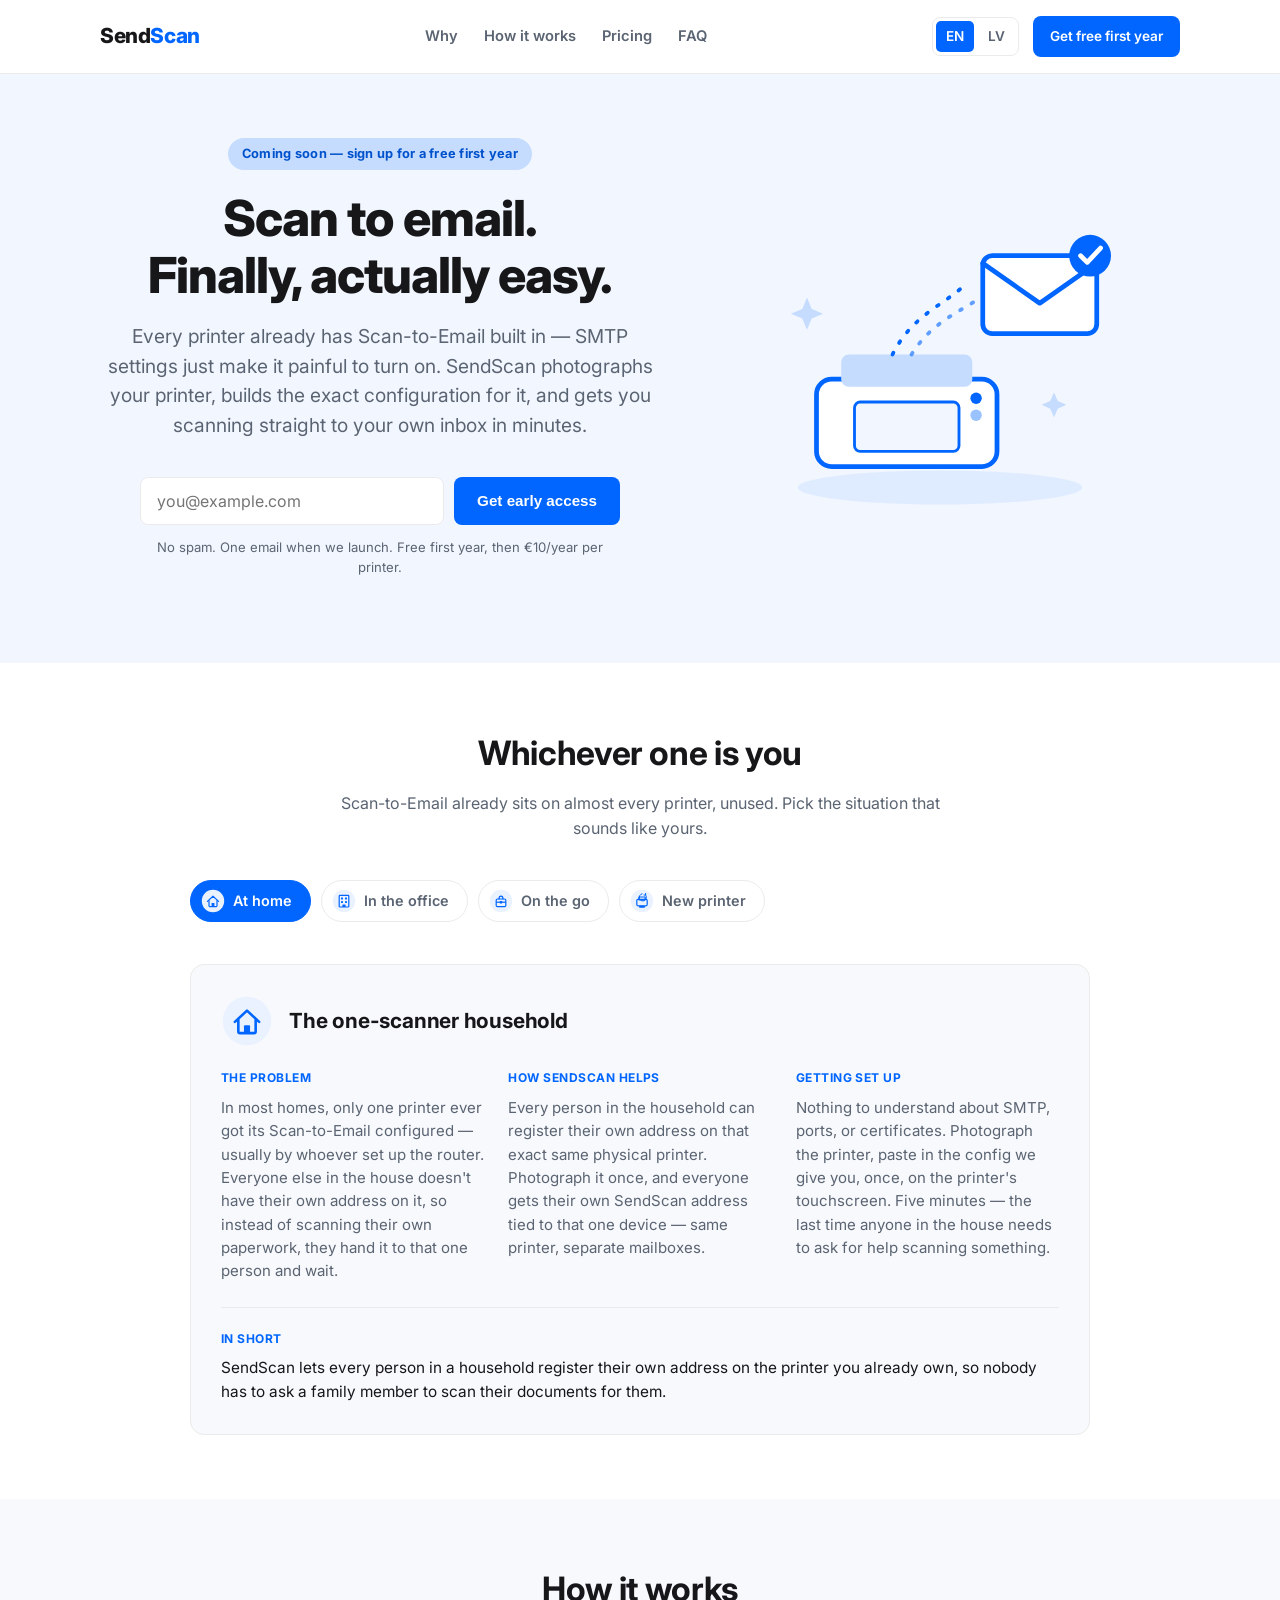
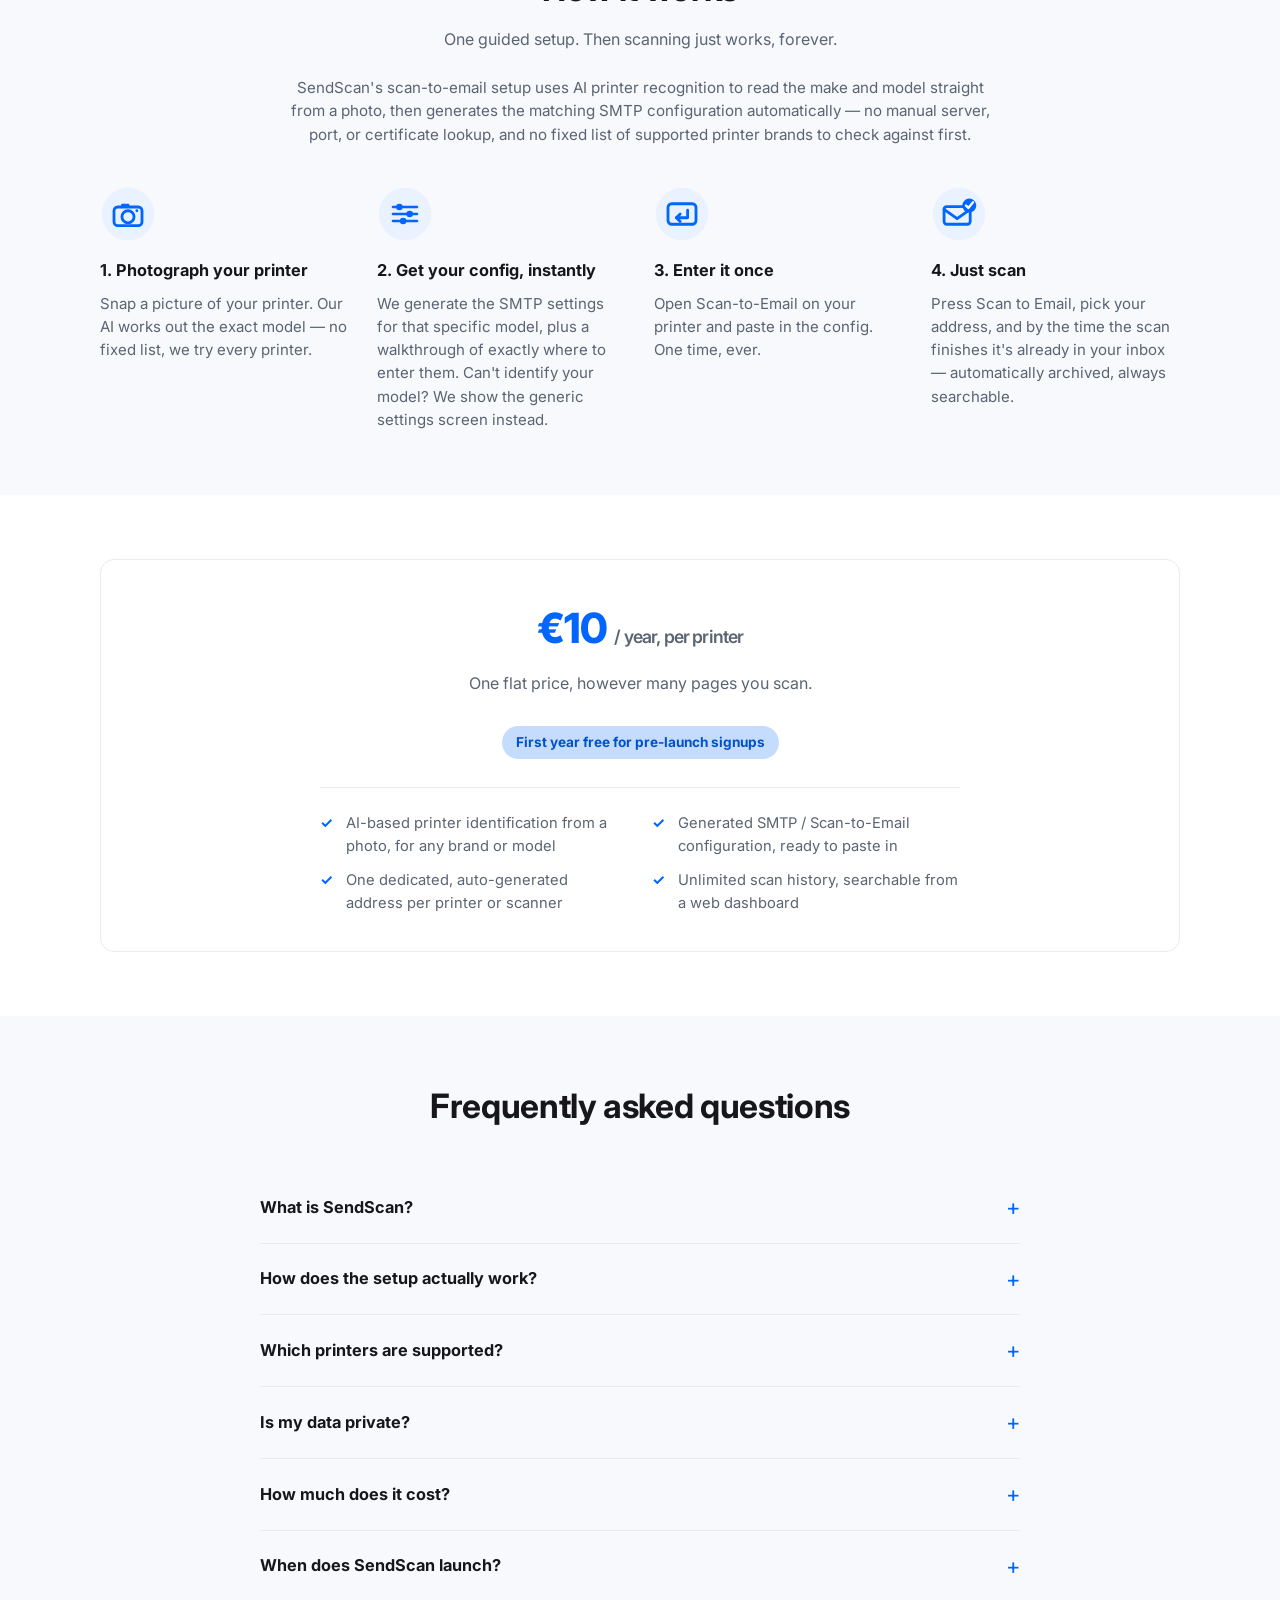
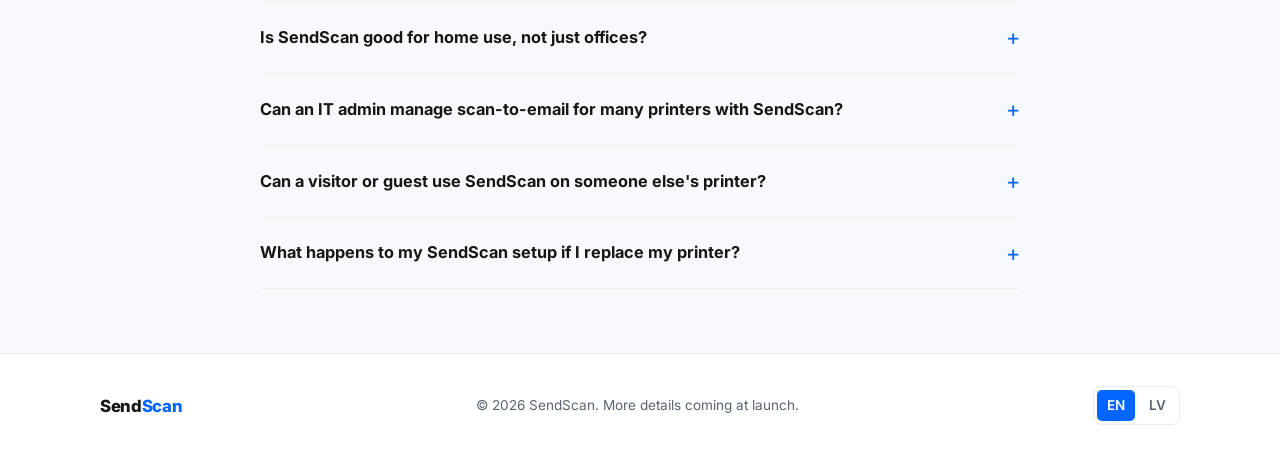
==== commit 12bfb5ec: "Add themed illustrations, in-page nav, and more SEO/AI copy - Custom SVG icons/hero art (printer, en" ====
--- a/site/index.html
+++ b/site/index.html
@@ -89,6 +89,38 @@
         "@type": "Answer",
         "text": "We're in final preparation. Signing up on the site reserves a free first year and triggers an email the moment SendScan launches."
       }
+    },
+    {
+      "@type": "Question",
+      "name": "Is SendScan good for home use, not just offices?",
+      "acceptedAnswer": {
+        "@type": "Answer",
+        "text": "Yes. SendScan works on a single home printer just as well as on an office fleet — each family member can register their own address on the same physical device, so scanning stops being something you ask one person in the house to do for you."
+      }
+    },
+    {
+      "@type": "Question",
+      "name": "Can an IT admin manage scan-to-email for many printers with SendScan?",
+      "acceptedAnswer": {
+        "@type": "Answer",
+        "text": "Yes. Each printer gets its own photo-based setup and its own address, so an admin can roll out SendScan across a whole fleet of mixed-brand printers without learning a different SMTP menu for each one, and onboard new employees without touching the printer again."
+      }
+    },
+    {
+      "@type": "Question",
+      "name": "Can a visitor or guest use SendScan on someone else's printer?",
+      "acceptedAnswer": {
+        "@type": "Answer",
+        "text": "Yes. Setting up SendScan only requires physical access to the printer's screen for a few minutes — it doesn't require an administrator to add you to that organization's address book first."
+      }
+    },
+    {
+      "@type": "Question",
+      "name": "What happens to my SendScan setup if I replace my printer?",
+      "acceptedAnswer": {
+        "@type": "Answer",
+        "text": "You photograph the new printer and receive a fresh configuration for it. Your scan history and address keep working — replacing the hardware doesn't mean starting over."
+      }
     }
   ]
 }
@@ -99,6 +131,12 @@
 <header class="site-header">
   <div class="wrap">
     <a href="index.html" class="logo">Send<span class="dot">Scan</span></a>
+    <nav class="main-nav" aria-label="Section">
+      <a href="#why">Why</a>
+      <a href="#how-it-works">How it works</a>
+      <a href="#pricing">Pricing</a>
+      <a href="#faq">FAQ</a>
+    </nav>
     <div class="header-actions">
       <nav class="lang-switch" aria-label="Language">
         <a href="index.html" aria-current="true" lang="en" hreflang="en">EN</a>
@@ -113,25 +151,32 @@
 
   <section class="hero">
     <div class="wrap">
-      <span class="eyebrow">Coming soon — sign up for a free first year</span>
-      <h1>Scan to email.<br>Finally, actually easy.</h1>
-      <p class="lede">Every printer already has Scan-to-Email built in — SMTP settings just make it painful to turn on. SendScan photographs your printer, builds the exact configuration for it, and gets you scanning straight to your own inbox in minutes.</p>
-
-      <div class="signup-form" data-signup-form id="signup">
-        <form>
-          <div class="row">
-            <label for="email" class="sr-only" style="position:absolute;left:-9999px;">Email address</label>
-            <input type="email" id="email" name="email" placeholder="you@example.com" required autocomplete="email">
-            <button type="submit" class="btn btn-primary">Get early access</button>
-          </div>
-        </form>
-        <div class="form-success" role="status">You're on the list! We'll email you the moment SendScan launches — with your free first year already applied.</div>
-        <p class="form-note">No spam. One email when we launch. Free first year, then €10/year per printer.</p>
+      <div class="hero-inner">
+        <div class="hero-content">
+          <span class="eyebrow">Coming soon — sign up for a free first year</span>
+          <h1>Scan to email.<br>Finally, actually easy.</h1>
+          <p class="lede">Every printer already has Scan-to-Email built in — SMTP settings just make it painful to turn on. SendScan photographs your printer, builds the exact configuration for it, and gets you scanning straight to your own inbox in minutes.</p>
+
+          <div class="signup-form" data-signup-form id="signup">
+            <form>
+              <div class="row">
+                <label for="email" class="sr-only" style="position:absolute;left:-9999px;">Email address</label>
+                <input type="email" id="email" name="email" placeholder="you@example.com" required autocomplete="email">
+                <button type="submit" class="btn btn-primary">Get early access</button>
+              </div>
+            </form>
+            <div class="form-success" role="status">You're on the list! We'll email you the moment SendScan launches — with your free first year already applied.</div>
+            <p class="form-note">No spam. One email when we launch. Free first year, then €10/year per printer.</p>
+          </div>
+        </div>
+        <div class="hero-visual">
+          <img src="assets/images/hero-scan.svg" alt="Illustration of a printer scanning a page and delivering it straight to an inbox, marked as received" width="380" height="304">
+        </div>
       </div>
     </div>
   </section>
 
-  <section>
+  <section id="why">
     <div class="wrap">
       <div class="section-head">
         <h2>Whichever one is you</h2>
@@ -140,16 +185,19 @@
 
       <div class="usecases">
         <input type="radio" name="usecase" id="uc-home" class="tab-input" checked>
-        <label class="tab" for="uc-home">🏠 At home</label>
+        <label class="tab" for="uc-home"><img src="assets/images/icon-home.svg" alt="" width="24" height="24"> At home</label>
         <input type="radio" name="usecase" id="uc-office" class="tab-input">
-        <label class="tab" for="uc-office">🏢 In the office</label>
+        <label class="tab" for="uc-office"><img src="assets/images/icon-office.svg" alt="" width="24" height="24"> In the office</label>
         <input type="radio" name="usecase" id="uc-guest" class="tab-input">
-        <label class="tab" for="uc-guest">🧳 On the go</label>
+        <label class="tab" for="uc-guest"><img src="assets/images/icon-guest.svg" alt="" width="24" height="24"> On the go</label>
         <input type="radio" name="usecase" id="uc-swap" class="tab-input">
-        <label class="tab" for="uc-swap">🔁 New printer</label>
+        <label class="tab" for="uc-swap"><img src="assets/images/icon-swap.svg" alt="" width="24" height="24"> New printer</label>
 
         <div class="panel" id="panel-home">
-          <h3 class="panel-title">The one-scanner household</h3>
+          <div class="panel-header">
+            <img class="panel-icon" src="assets/images/icon-home.svg" alt="" width="52" height="52">
+            <h3 class="panel-title">The one-scanner household</h3>
+          </div>
           <div class="panel-grid">
             <div class="panel-block">
               <span class="panel-label">The problem</span>
@@ -164,10 +212,17 @@
               <p>Nothing to understand about SMTP, ports, or certificates. Photograph the printer, paste in the config we give you, once, on the printer's touchscreen. Five minutes — the last time anyone in the house needs to ask for help scanning something.</p>
             </div>
           </div>
+          <div class="panel-block panel-block--summary">
+            <span class="panel-label">In short</span>
+            <p>SendScan lets every person in a household register their own address on the printer you already own, so nobody has to ask a family member to scan their documents for them.</p>
+          </div>
         </div>
 
         <div class="panel" id="panel-office">
-          <h3 class="panel-title">IT's never-ending scanner queue</h3>
+          <div class="panel-header">
+            <img class="panel-icon" src="assets/images/icon-office.svg" alt="" width="52" height="52">
+            <h3 class="panel-title">IT's never-ending scanner queue</h3>
+          </div>
           <div class="panel-grid">
             <div class="panel-block">
               <span class="panel-label">The problem</span>
@@ -182,10 +237,17 @@
               <p>One photo per printer, one config, one five-minute visit to each device — done once, not repeated for every new employee. New hires just get told their address; nobody touches the printer again.</p>
             </div>
           </div>
+          <div class="panel-block panel-block--summary">
+            <span class="panel-label">In short</span>
+            <p>SendScan replaces manual per-printer SMTP configuration with a five-minute, photo-based setup that works the same way across every printer brand in an office, cutting IT's recurring scan-to-email tickets to zero.</p>
+          </div>
         </div>
 
         <div class="panel" id="panel-guest">
-          <h3 class="panel-title">The guest who can't scan</h3>
+          <div class="panel-header">
+            <img class="panel-icon" src="assets/images/icon-guest.svg" alt="" width="52" height="52">
+            <h3 class="panel-title">The guest who can't scan</h3>
+          </div>
           <div class="panel-grid">
             <div class="panel-block">
               <span class="panel-label">The problem</span>
@@ -200,10 +262,17 @@
               <p>Same one-photo flow as anywhere else. You don't need to be "the IT person" or have special access — you need the printer's touchscreen and two minutes.</p>
             </div>
           </div>
+          <div class="panel-block panel-block--summary">
+            <span class="panel-label">In short</span>
+            <p>SendScan works for anyone standing in front of a printer, not just the organization's own staff — a visitor can set up their own scan-to-email address on someone else's printer in minutes, without needing admin access.</p>
+          </div>
         </div>
 
         <div class="panel" id="panel-swap">
-          <h3 class="panel-title">Starting over from zero</h3>
+          <div class="panel-header">
+            <img class="panel-icon" src="assets/images/icon-swap.svg" alt="" width="52" height="52">
+            <h3 class="panel-title">Starting over from zero</h3>
+          </div>
           <div class="panel-grid">
             <div class="panel-block">
               <span class="panel-label">The problem</span>
@@ -218,49 +287,64 @@
               <p>Exactly the same five-minute process as the first time — nothing to remember from before, nothing to migrate by hand.</p>
             </div>
           </div>
+          <div class="panel-block panel-block--summary">
+            <span class="panel-label">In short</span>
+            <p>Replacing a printer with SendScan means photographing the new device and getting a fresh configuration in return — your scan history and address scheme carry over, and nothing from the old printer needs to be remembered or migrated.</p>
+          </div>
         </div>
       </div>
     </div>
   </section>
 
-  <section class="section-alt">
+  <section class="section-alt" id="how-it-works">
     <div class="wrap">
       <div class="section-head">
         <h2>How it works</h2>
         <p>One guided setup. Then scanning just works, forever.</p>
       </div>
+      <p class="how-it-works-intro">SendScan's scan-to-email setup uses AI printer recognition to read the make and model straight from a photo, then generates the matching SMTP configuration automatically — no manual server, port, or certificate lookup, and no fixed list of supported printer brands to check against first.</p>
       <ol class="steps">
         <li>
-          <h3>Photograph your printer</h3>
+          <img class="step-icon" src="assets/images/icon-photo.svg" alt="" width="56" height="56">
+          <h3>1. Photograph your printer</h3>
           <p>Snap a picture of your printer. Our AI works out the exact model — no fixed list, we try every printer.</p>
         </li>
         <li>
-          <h3>Get your config, instantly</h3>
+          <img class="step-icon" src="assets/images/icon-config.svg" alt="" width="56" height="56">
+          <h3>2. Get your config, instantly</h3>
           <p>We generate the SMTP settings for that specific model, plus a walkthrough of exactly where to enter them. Can't identify your model? We show the generic settings screen instead.</p>
         </li>
         <li>
-          <h3>Enter it once</h3>
+          <img class="step-icon" src="assets/images/icon-enter.svg" alt="" width="56" height="56">
+          <h3>3. Enter it once</h3>
           <p>Open Scan-to-Email on your printer and paste in the config. One time, ever.</p>
         </li>
         <li>
-          <h3>Just scan</h3>
+          <img class="step-icon" src="assets/images/icon-inbox.svg" alt="" width="56" height="56">
+          <h3>4. Just scan</h3>
           <p>Press Scan to Email, pick your address, and by the time the scan finishes it's already in your inbox — automatically archived, always searchable.</p>
         </li>
       </ol>
     </div>
   </section>
 
-  <section>
+  <section id="pricing">
     <div class="wrap">
       <div class="pricing-banner">
         <div class="price-figure">€10 <span>/ year, per printer</span></div>
         <p style="color:var(--color-text-muted); margin-top:10px;">One flat price, however many pages you scan.</p>
         <span class="badge">First year free for pre-launch signups</span>
+        <ul class="pricing-includes">
+          <li>AI-based printer identification from a photo, for any brand or model</li>
+          <li>Generated SMTP / Scan-to-Email configuration, ready to paste in</li>
+          <li>One dedicated, auto-generated address per printer or scanner</li>
+          <li>Unlimited scan history, searchable from a web dashboard</li>
+        </ul>
       </div>
     </div>
   </section>
 
-  <section class="section-alt">
+  <section class="section-alt" id="faq">
     <div class="wrap">
       <div class="section-head">
         <h2>Frequently asked questions</h2>
@@ -289,6 +373,22 @@
         <details>
           <summary>When does SendScan launch?</summary>
           <p>We're in final preparation. Signing up above reserves your free first year and triggers an email the moment SendScan launches.</p>
+        </details>
+        <details>
+          <summary>Is SendScan good for home use, not just offices?</summary>
+          <p>Yes. SendScan works on a single home printer just as well as on an office fleet — each family member can register their own address on the same physical device, so scanning stops being something you ask one person in the house to do for you.</p>
+        </details>
+        <details>
+          <summary>Can an IT admin manage scan-to-email for many printers with SendScan?</summary>
+          <p>Yes. Each printer gets its own photo-based setup and its own address, so an admin can roll out SendScan across a whole fleet of mixed-brand printers without learning a different SMTP menu for each one, and onboard new employees without touching the printer again.</p>
+        </details>
+        <details>
+          <summary>Can a visitor or guest use SendScan on someone else's printer?</summary>
+          <p>Yes. Setting up SendScan only requires physical access to the printer's screen for a few minutes — it doesn't require an administrator to add you to that organization's address book first.</p>
+        </details>
+        <details>
+          <summary>What happens to my SendScan setup if I replace my printer?</summary>
+          <p>You photograph the new printer and receive a fresh configuration for it. Your scan history and address keep working — replacing the hardware doesn't mean starting over.</p>
         </details>
       </div>
     </div>
--- a/site/assets/styles.css
+++ b/site/assets/styles.css
@@ -36,7 +36,7 @@
 
 * { box-sizing: border-box; }
 
-html { scroll-behavior: auto; }
+html { scroll-behavior: smooth; }
 
 body {
   margin: 0;
@@ -89,6 +89,22 @@
   align-items: center;
   gap: 14px;
 }
+
+.main-nav {
+  display: flex;
+  gap: 26px;
+}
+.main-nav a {
+  font-weight: 600;
+  font-size: 0.92rem;
+  color: var(--color-text-muted);
+}
+.main-nav a:hover { color: var(--color-primary); text-decoration: none; }
+@media (max-width: 900px) {
+  .main-nav { display: none; }
+}
+
+main section[id] { scroll-margin-top: 88px; }
 
 .lang-switch {
   display: flex;
@@ -144,6 +160,23 @@
   padding: 64px 0 72px;
 }
 .hero .wrap { text-align: center; }
+.hero-inner {
+  display: flex;
+  align-items: center;
+  gap: 40px;
+  flex-wrap: wrap;
+}
+.hero-content { flex: 1 1 380px; }
+.hero-visual {
+  flex: 1 1 300px;
+  display: flex;
+  justify-content: center;
+}
+.hero-visual img { width: 100%; max-width: 380px; height: auto; }
+@media (max-width: 800px) {
+  .hero-inner { flex-direction: column; }
+  .hero-visual img { max-width: 280px; }
+}
 .eyebrow {
   display: inline-block;
   background: var(--color-primary-tint-2);
@@ -243,7 +276,10 @@
 .usecases .tab {
   order: 1;
   cursor: pointer;
-  padding: 10px 18px;
+  display: inline-flex;
+  align-items: center;
+  gap: 8px;
+  padding: 8px 18px 8px 10px;
   border-radius: 999px;
   border: 1px solid var(--color-border);
   font-weight: 600;
@@ -252,6 +288,7 @@
   background: var(--color-bg);
   user-select: none;
 }
+.usecases .tab img { width: 24px; height: 24px; }
 .usecases .tab-input:checked + .tab {
   background: var(--color-primary);
   border-color: var(--color-primary);
@@ -278,8 +315,15 @@
 #uc-swap:checked ~ #panel-swap {
   display: block;
 }
+.panel-header {
+  display: flex;
+  align-items: center;
+  gap: 16px;
+  margin: 0 0 22px;
+}
+.panel-icon { width: 52px; height: 52px; flex-shrink: 0; }
 .panel-title {
-  margin: 0 0 22px;
+  margin: 0;
   font-size: 1.3rem;
   letter-spacing: -0.01em;
 }
@@ -302,38 +346,33 @@
   color: var(--color-text-muted);
   font-size: 0.94rem;
 }
+.panel-block--summary {
+  margin-top: 24px;
+  padding-top: 22px;
+  border-top: 1px solid var(--color-border);
+}
+.panel-block--summary p {
+  color: var(--color-text);
+  font-size: 0.96rem;
+}
 
 /* How it works */
+.how-it-works-intro {
+  max-width: 720px;
+  margin: -16px auto 40px;
+  text-align: center;
+  color: var(--color-text-muted);
+  font-size: 0.95rem;
+}
 .steps {
   list-style: none;
   margin: 0;
   padding: 0;
   display: grid;
   grid-template-columns: repeat(auto-fit, minmax(220px, 1fr));
-  gap: 24px;
-  counter-reset: step;
-}
-.steps li {
-  counter-increment: step;
-  position: relative;
-  padding-top: 46px;
-}
-.steps li::before {
-  content: counter(step);
-  position: absolute;
-  top: 0;
-  left: 0;
-  width: 34px;
-  height: 34px;
-  border-radius: 50%;
-  background: var(--color-primary);
-  color: #fff;
-  font-weight: 700;
-  display: flex;
-  align-items: center;
-  justify-content: center;
-  font-size: 0.95rem;
-}
+  gap: 28px;
+}
+.step-icon { width: 56px; height: 56px; margin-bottom: 16px; }
 .steps h3 { margin: 0 0 8px; font-size: 1.02rem; }
 .steps p { margin: 0; color: var(--color-text-muted); font-size: 0.94rem; }
 
@@ -364,6 +403,32 @@
   padding: 6px 14px;
   border-radius: 999px;
 }
+.pricing-includes {
+  list-style: none;
+  margin: 28px 0 0;
+  padding: 24px 0 0;
+  border-top: 1px solid var(--color-border);
+  display: grid;
+  grid-template-columns: repeat(auto-fit, minmax(220px, 1fr));
+  gap: 12px 24px;
+  text-align: left;
+  max-width: 640px;
+  margin-left: auto;
+  margin-right: auto;
+}
+.pricing-includes li {
+  color: var(--color-text-muted);
+  font-size: 0.92rem;
+  padding-left: 26px;
+  position: relative;
+}
+.pricing-includes li::before {
+  content: '✓';
+  position: absolute;
+  left: 0;
+  color: var(--color-primary);
+  font-weight: 700;
+}
 
 /* FAQ */
 .faq { max-width: 760px; margin: 0 auto; }
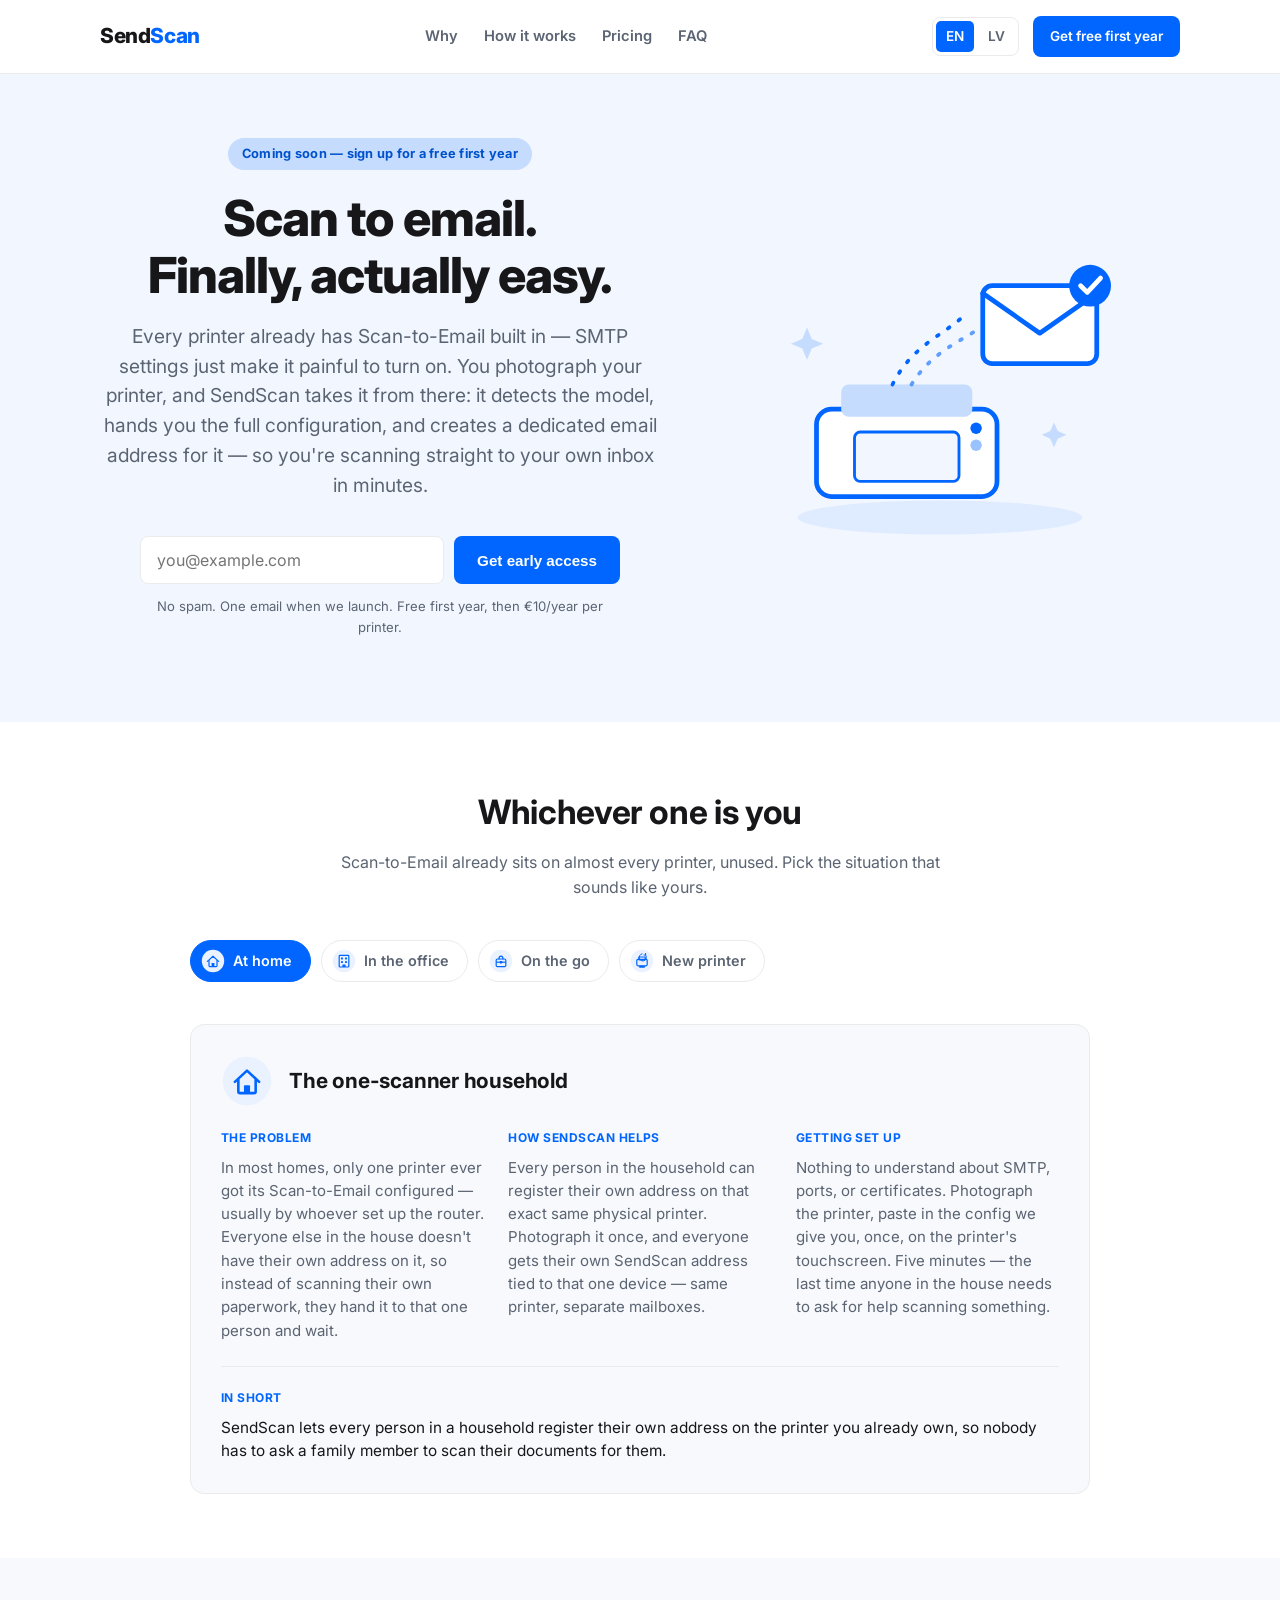
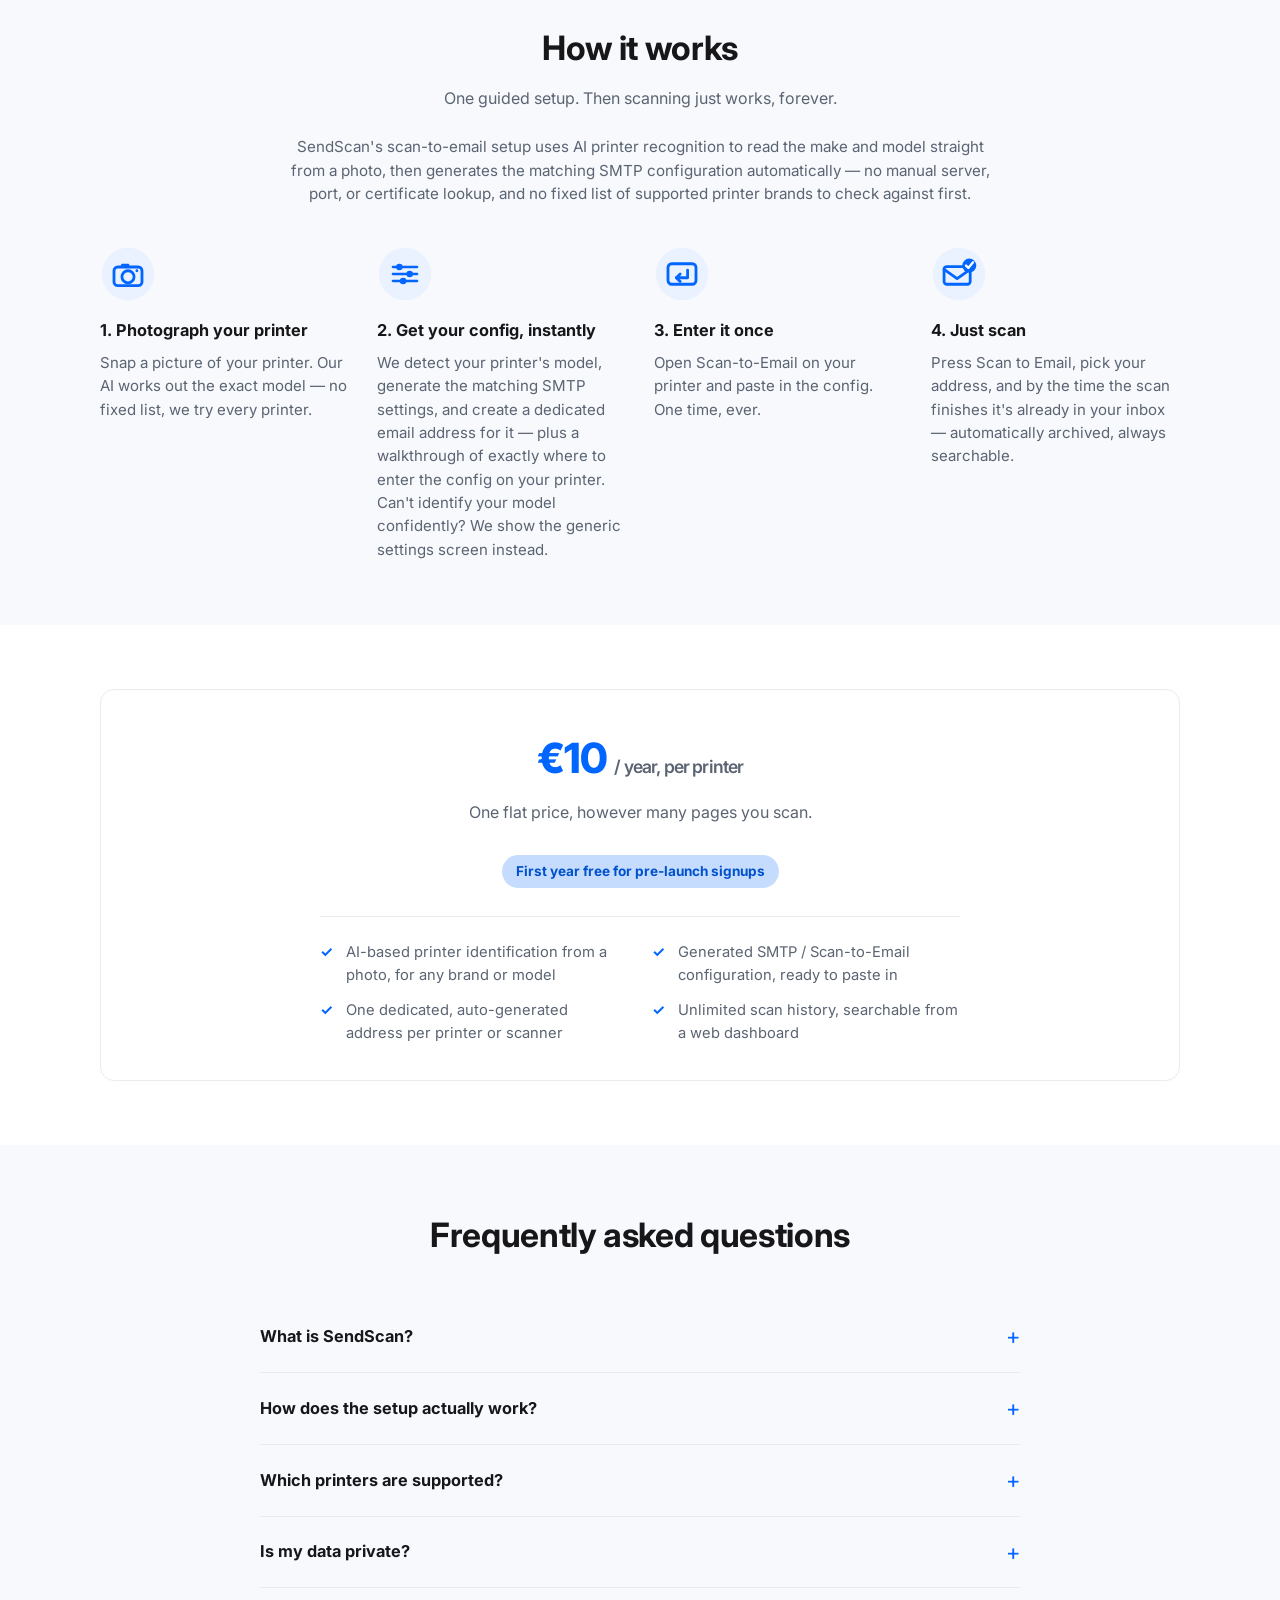
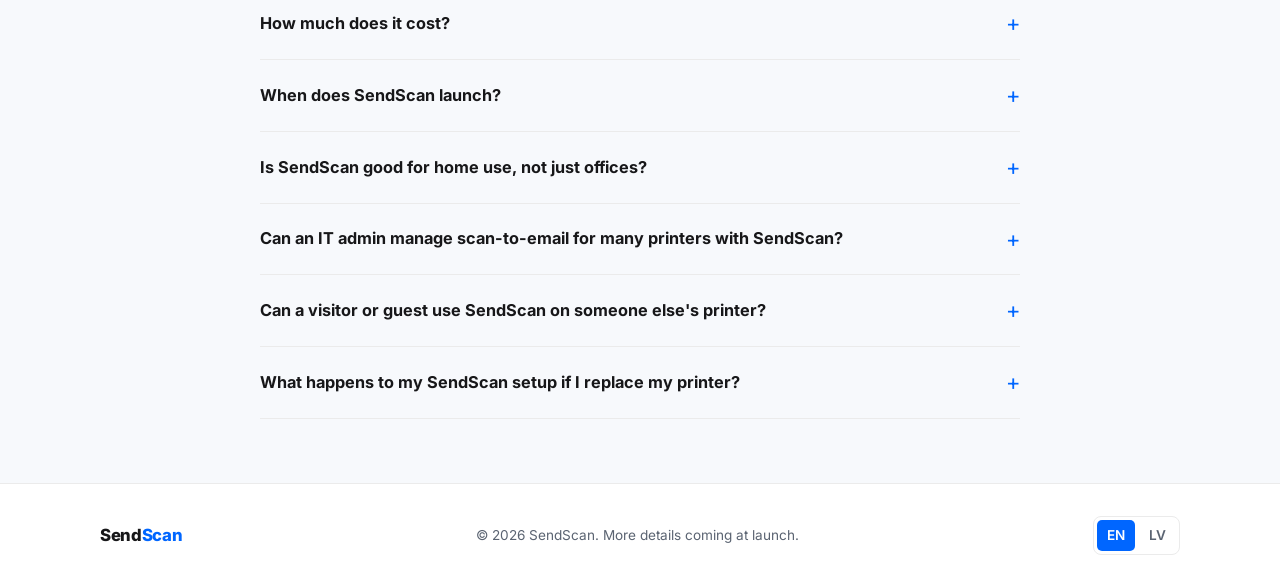
==== commit ef6ca85c: "Fix mis-attributed action: the user photographs, SendScan detects + configures The hero copy previou" ====
--- a/site/index.html
+++ b/site/index.html
@@ -155,7 +155,7 @@
         <div class="hero-content">
           <span class="eyebrow">Coming soon — sign up for a free first year</span>
           <h1>Scan to email.<br>Finally, actually easy.</h1>
-          <p class="lede">Every printer already has Scan-to-Email built in — SMTP settings just make it painful to turn on. SendScan photographs your printer, builds the exact configuration for it, and gets you scanning straight to your own inbox in minutes.</p>
+          <p class="lede">Every printer already has Scan-to-Email built in — SMTP settings just make it painful to turn on. You photograph your printer, and SendScan takes it from there: it detects the model, hands you the full configuration, and creates a dedicated email address for it — so you're scanning straight to your own inbox in minutes.</p>
 
           <div class="signup-form" data-signup-form id="signup">
             <form>
@@ -312,7 +312,7 @@
         <li>
           <img class="step-icon" src="assets/images/icon-config.svg" alt="" width="56" height="56">
           <h3>2. Get your config, instantly</h3>
-          <p>We generate the SMTP settings for that specific model, plus a walkthrough of exactly where to enter them. Can't identify your model? We show the generic settings screen instead.</p>
+          <p>We detect your printer's model, generate the matching SMTP settings, and create a dedicated email address for it — plus a walkthrough of exactly where to enter the config on your printer. Can't identify your model confidently? We show the generic settings screen instead.</p>
         </li>
         <li>
           <img class="step-icon" src="assets/images/icon-enter.svg" alt="" width="56" height="56">
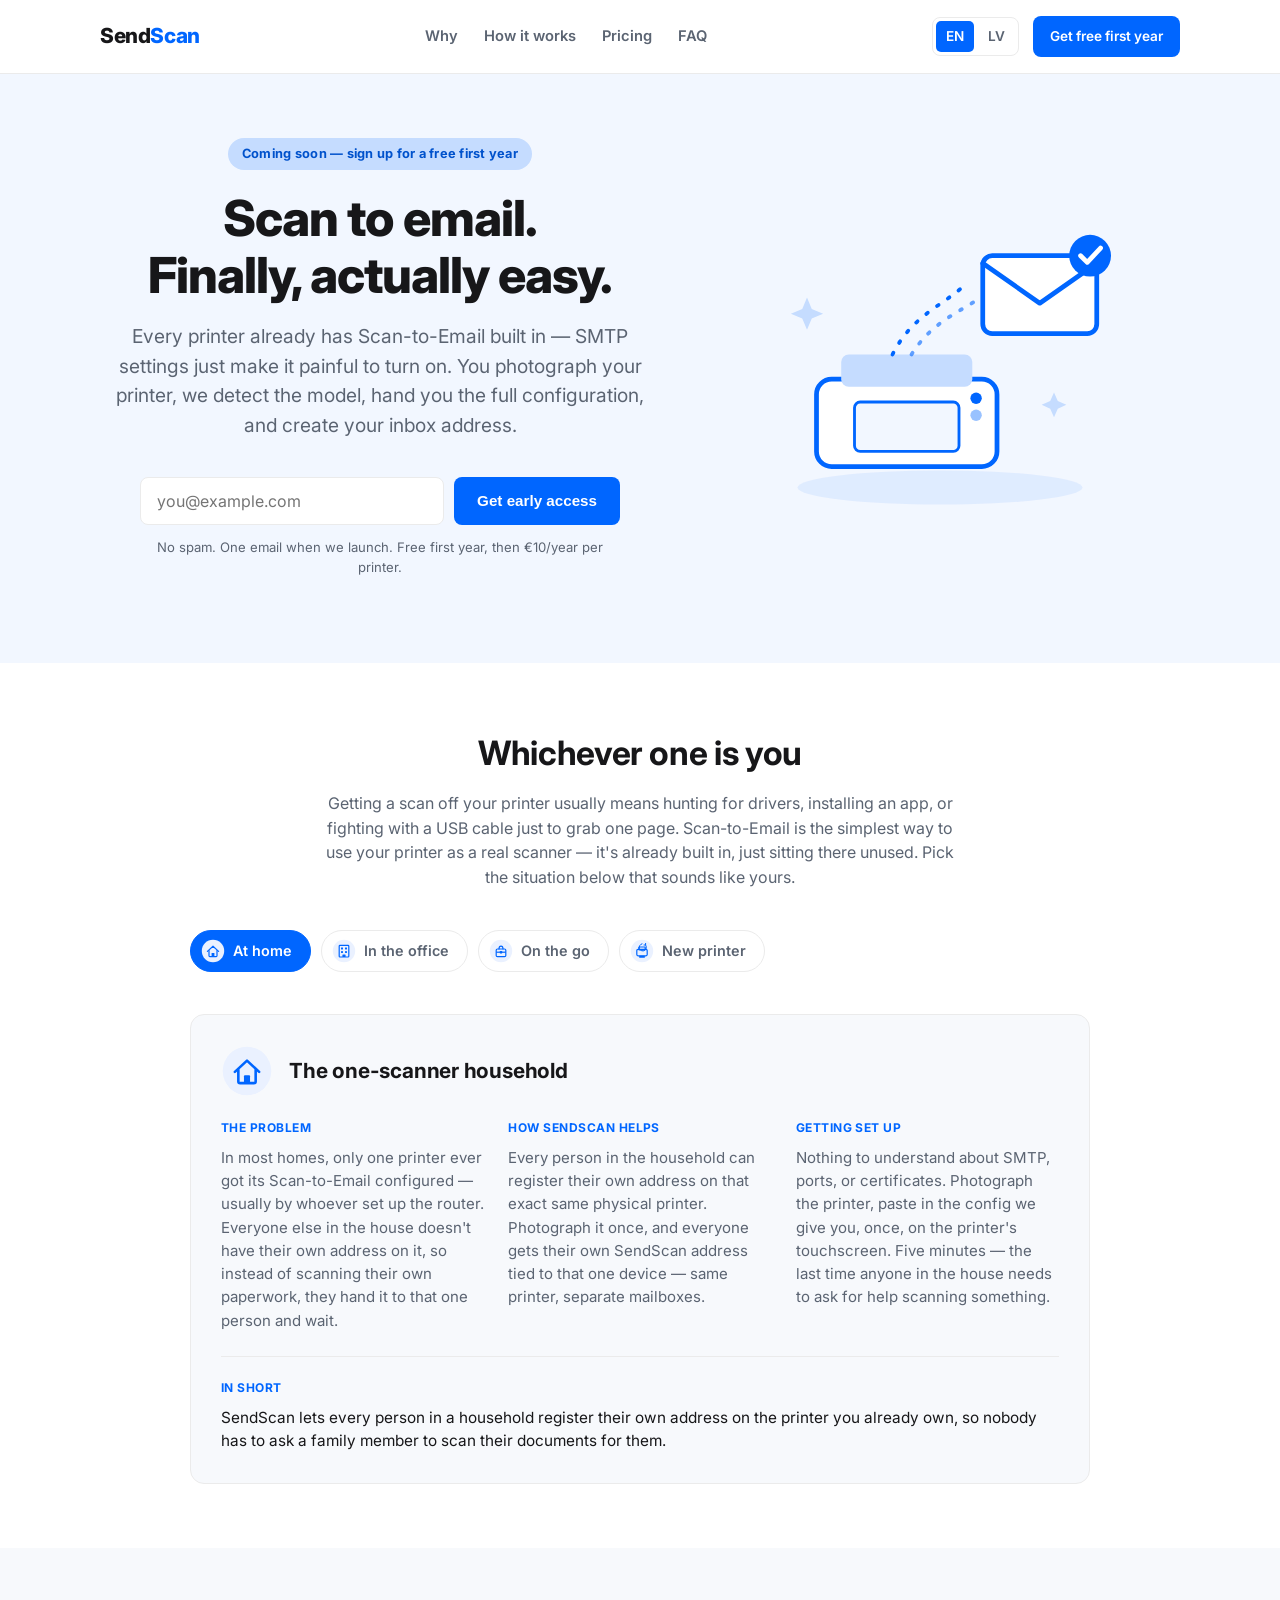
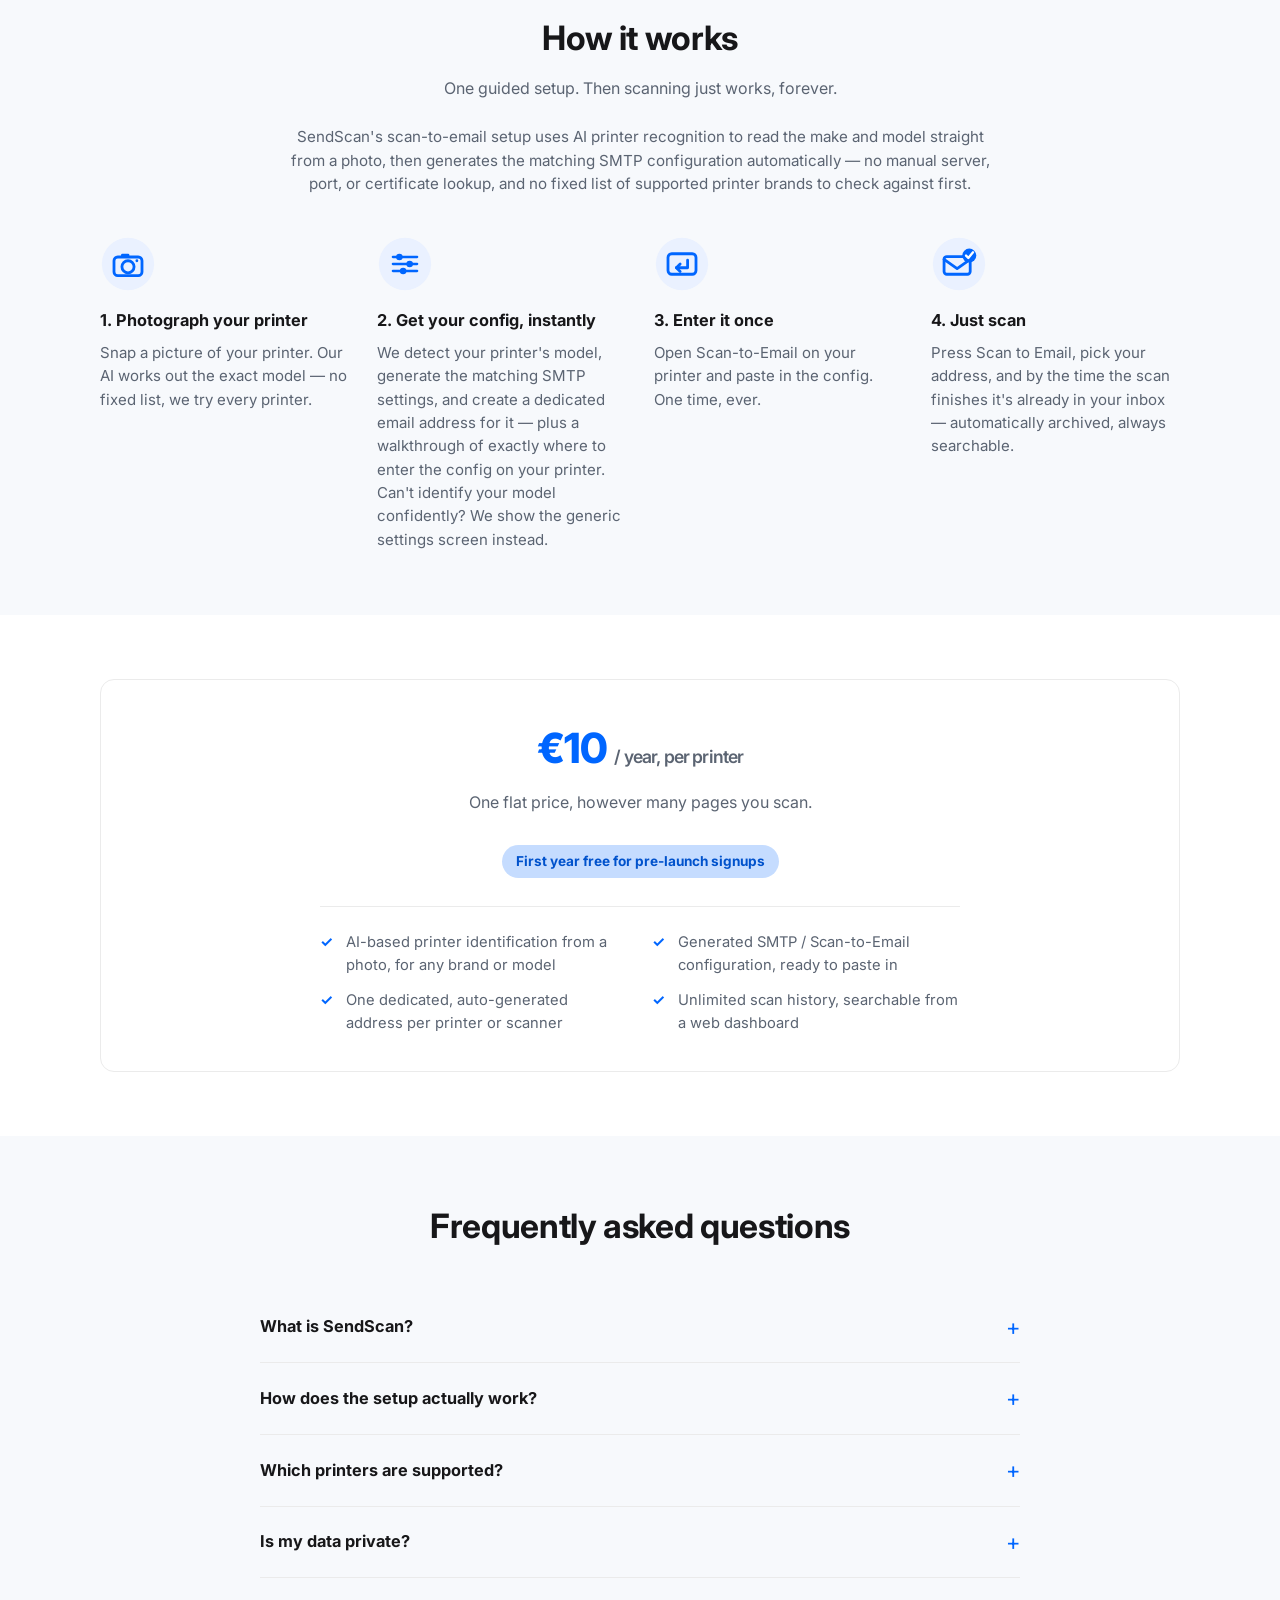
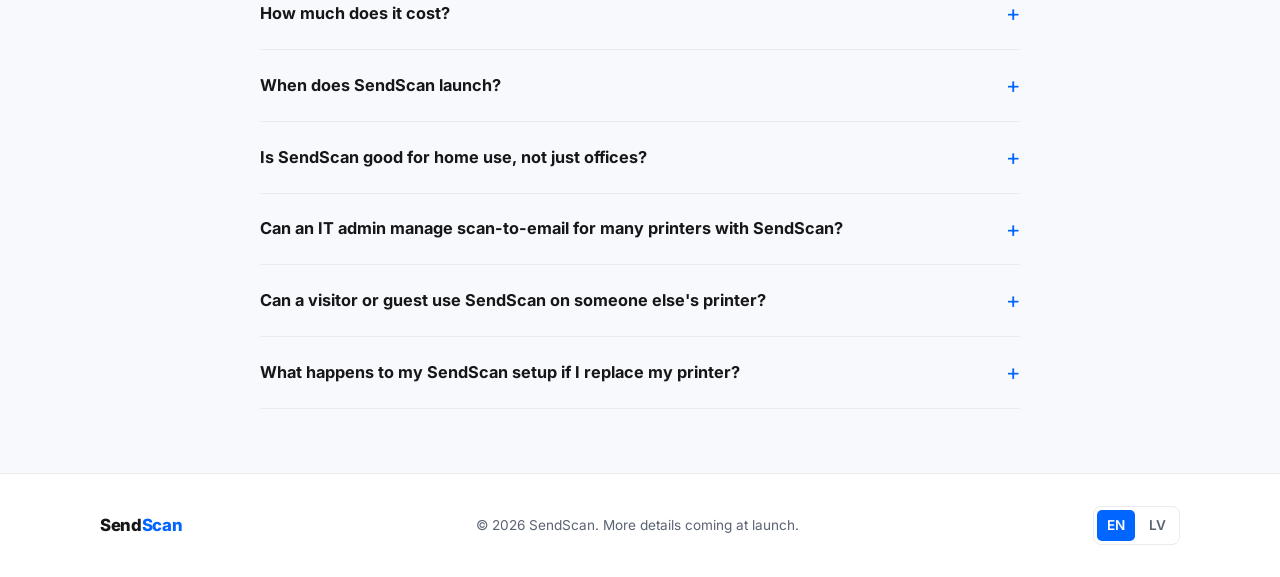
==== commit f453e689: "Shorten hero copy and add the original problem framing Hero lede was one clause too long; tightened " ====
--- a/site/index.html
+++ b/site/index.html
@@ -155,7 +155,7 @@
         <div class="hero-content">
           <span class="eyebrow">Coming soon — sign up for a free first year</span>
           <h1>Scan to email.<br>Finally, actually easy.</h1>
-          <p class="lede">Every printer already has Scan-to-Email built in — SMTP settings just make it painful to turn on. You photograph your printer, and SendScan takes it from there: it detects the model, hands you the full configuration, and creates a dedicated email address for it — so you're scanning straight to your own inbox in minutes.</p>
+          <p class="lede">Every printer already has Scan-to-Email built in — SMTP settings just make it painful to turn on. You photograph your printer, we detect the model, hand you the full configuration, and create your inbox address.</p>
 
           <div class="signup-form" data-signup-form id="signup">
             <form>
@@ -180,7 +180,7 @@
     <div class="wrap">
       <div class="section-head">
         <h2>Whichever one is you</h2>
-        <p>Scan-to-Email already sits on almost every printer, unused. Pick the situation that sounds like yours.</p>
+        <p>Getting a scan off your printer usually means hunting for drivers, installing an app, or fighting with a USB cable just to grab one page. Scan-to-Email is the simplest way to use your printer as a real scanner — it's already built in, just sitting there unused. Pick the situation below that sounds like yours.</p>
       </div>
 
       <div class="usecases">
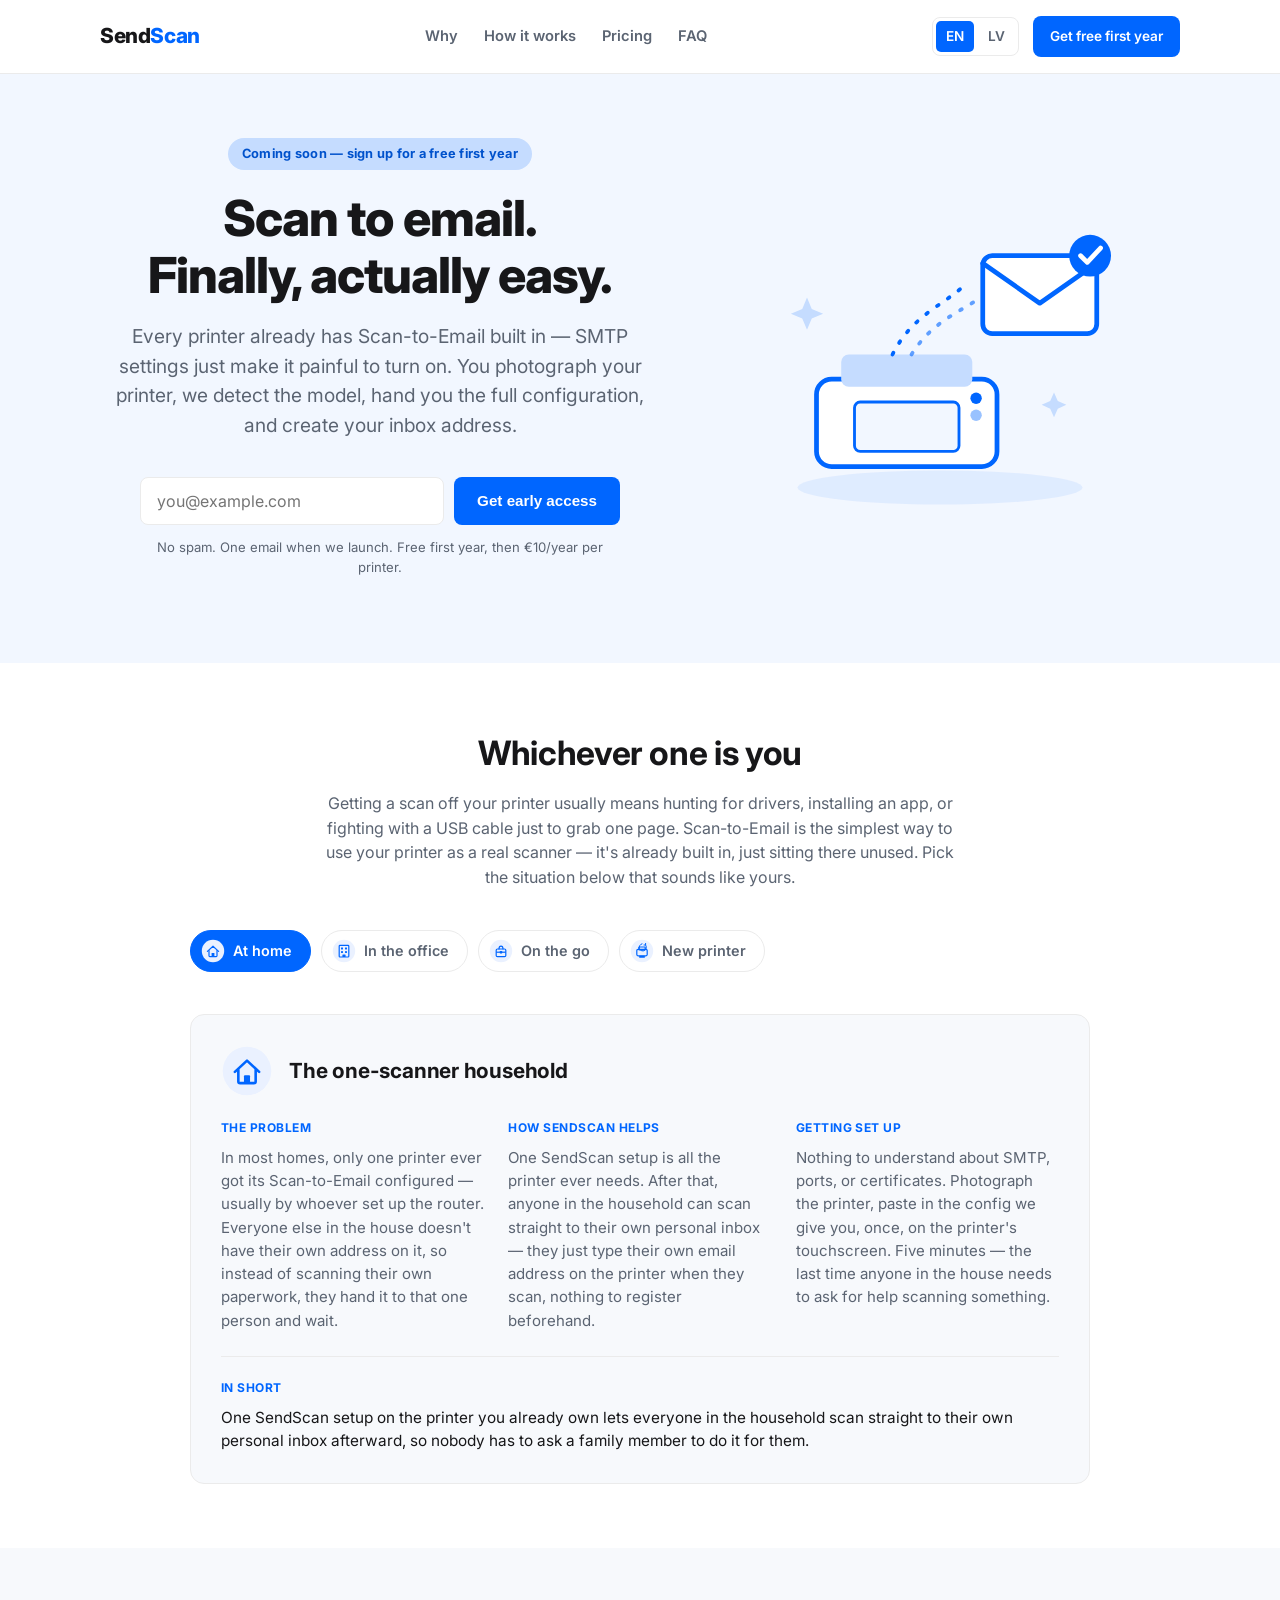
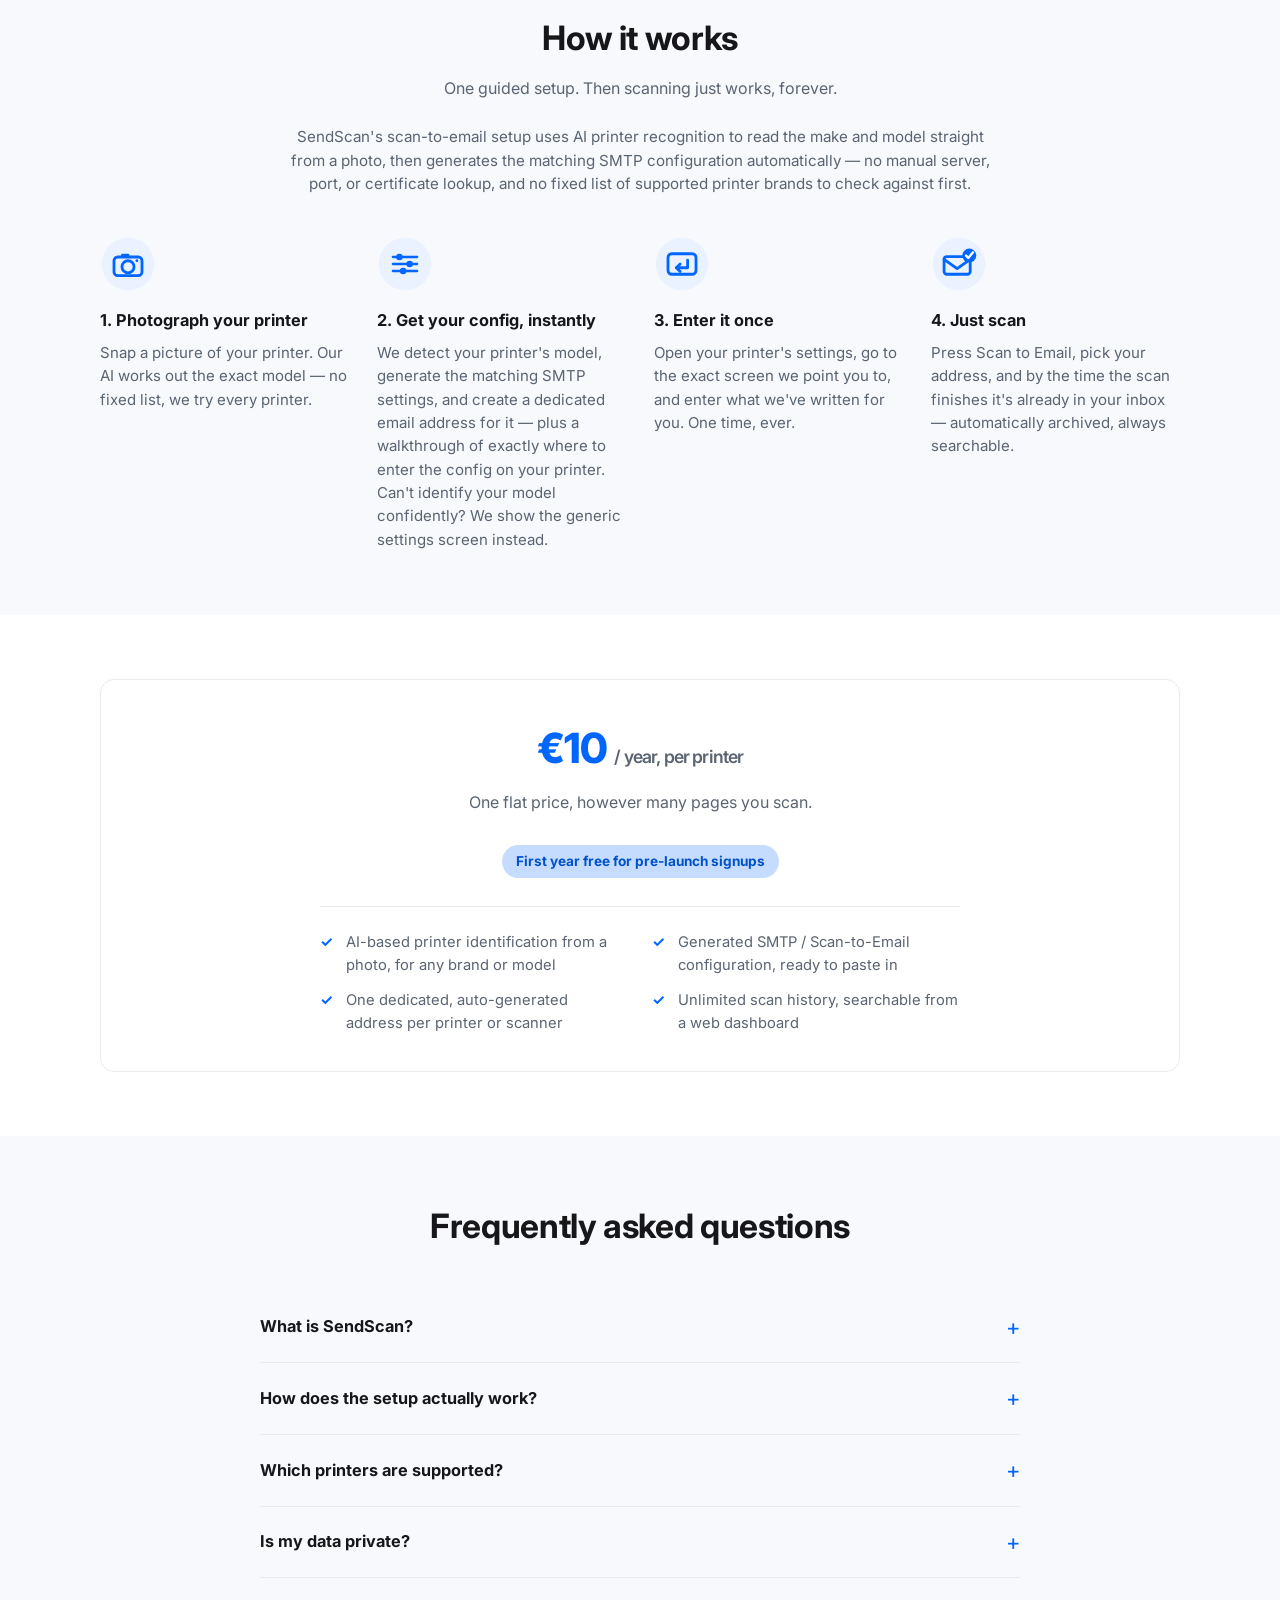
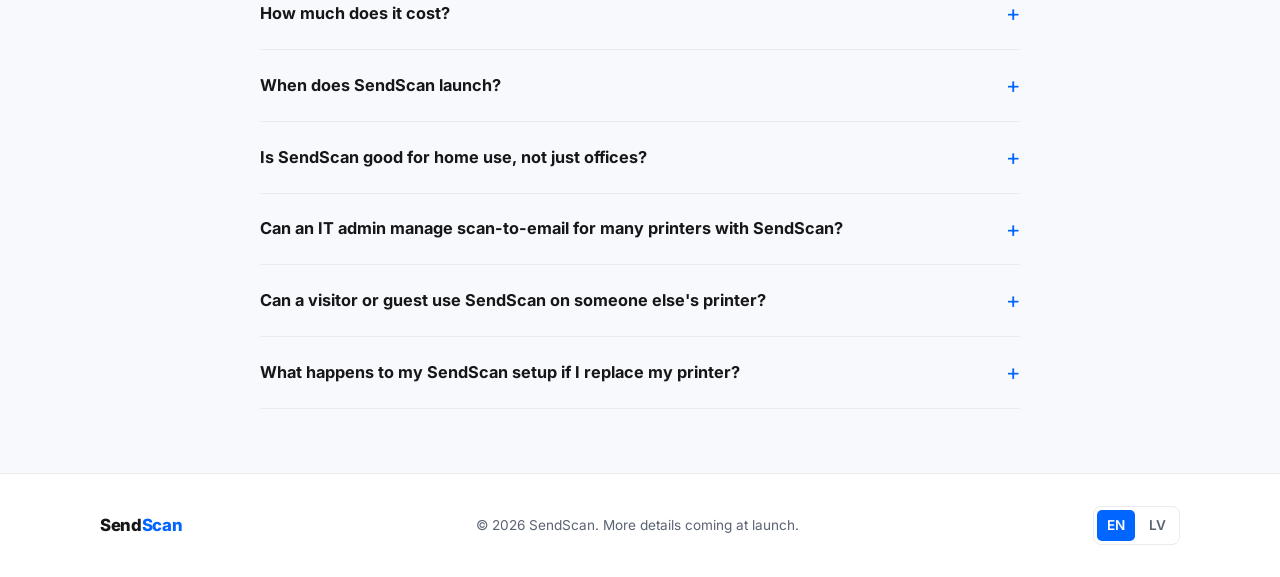
==== commit da6f41ae: "Fix another mis-described mechanic: one setup, not per-person registration The home/guest panels and" ====
--- a/site/index.html
+++ b/site/index.html
@@ -95,7 +95,7 @@
       "name": "Is SendScan good for home use, not just offices?",
       "acceptedAnswer": {
         "@type": "Answer",
-        "text": "Yes. SendScan works on a single home printer just as well as on an office fleet — each family member can register their own address on the same physical device, so scanning stops being something you ask one person in the house to do for you."
+        "text": "Yes. SendScan works on a single home printer just as well as on an office fleet — one setup is enough for the whole household, and after that everyone can scan straight to their own personal inbox, so scanning stops being something you ask one person in the house to do for you."
       }
     },
     {
@@ -205,7 +205,7 @@
             </div>
             <div class="panel-block">
               <span class="panel-label">How SendScan helps</span>
-              <p>Every person in the household can register their own address on that exact same physical printer. Photograph it once, and everyone gets their own SendScan address tied to that one device — same printer, separate mailboxes.</p>
+              <p>One SendScan setup is all the printer ever needs. After that, anyone in the household can scan straight to their own personal inbox — they just type their own email address on the printer when they scan, nothing to register beforehand.</p>
             </div>
             <div class="panel-block">
               <span class="panel-label">Getting set up</span>
@@ -214,7 +214,7 @@
           </div>
           <div class="panel-block panel-block--summary">
             <span class="panel-label">In short</span>
-            <p>SendScan lets every person in a household register their own address on the printer you already own, so nobody has to ask a family member to scan their documents for them.</p>
+            <p>One SendScan setup on the printer you already own lets everyone in the household scan straight to their own personal inbox afterward, so nobody has to ask a family member to do it for them.</p>
           </div>
         </div>
 
@@ -255,7 +255,7 @@
             </div>
             <div class="panel-block">
               <span class="panel-label">How SendScan helps</span>
-              <p>Anyone can register their own SendScan address for any printer they have physical access to, on the spot — it doesn't require an admin adding you to that organization's internal address book.</p>
+              <p>Anyone with physical access to the printer's touchscreen can complete the one-time SendScan setup themselves, no admin approval needed — and once it's done, scanning to your own personal inbox is just a matter of typing your own email address.</p>
             </div>
             <div class="panel-block">
               <span class="panel-label">Getting set up</span>
@@ -264,7 +264,7 @@
           </div>
           <div class="panel-block panel-block--summary">
             <span class="panel-label">In short</span>
-            <p>SendScan works for anyone standing in front of a printer, not just the organization's own staff — a visitor can set up their own scan-to-email address on someone else's printer in minutes, without needing admin access.</p>
+            <p>SendScan works for anyone standing in front of a printer, not just the organization's own staff — a visitor can complete the one-time setup themselves (or just use it, if it's already done) and scan straight to their own personal inbox in minutes, without needing admin access.</p>
           </div>
         </div>
 
@@ -317,7 +317,7 @@
         <li>
           <img class="step-icon" src="assets/images/icon-enter.svg" alt="" width="56" height="56">
           <h3>3. Enter it once</h3>
-          <p>Open Scan-to-Email on your printer and paste in the config. One time, ever.</p>
+          <p>Open your printer's settings, go to the exact screen we point you to, and enter what we've written for you. One time, ever.</p>
         </li>
         <li>
           <img class="step-icon" src="assets/images/icon-inbox.svg" alt="" width="56" height="56">
@@ -376,7 +376,7 @@
         </details>
         <details>
           <summary>Is SendScan good for home use, not just offices?</summary>
-          <p>Yes. SendScan works on a single home printer just as well as on an office fleet — each family member can register their own address on the same physical device, so scanning stops being something you ask one person in the house to do for you.</p>
+          <p>Yes. SendScan works on a single home printer just as well as on an office fleet — one setup is enough for the whole household, and after that everyone can scan straight to their own personal inbox, so scanning stops being something you ask one person in the house to do for you.</p>
         </details>
         <details>
           <summary>Can an IT admin manage scan-to-email for many printers with SendScan?</summary>
